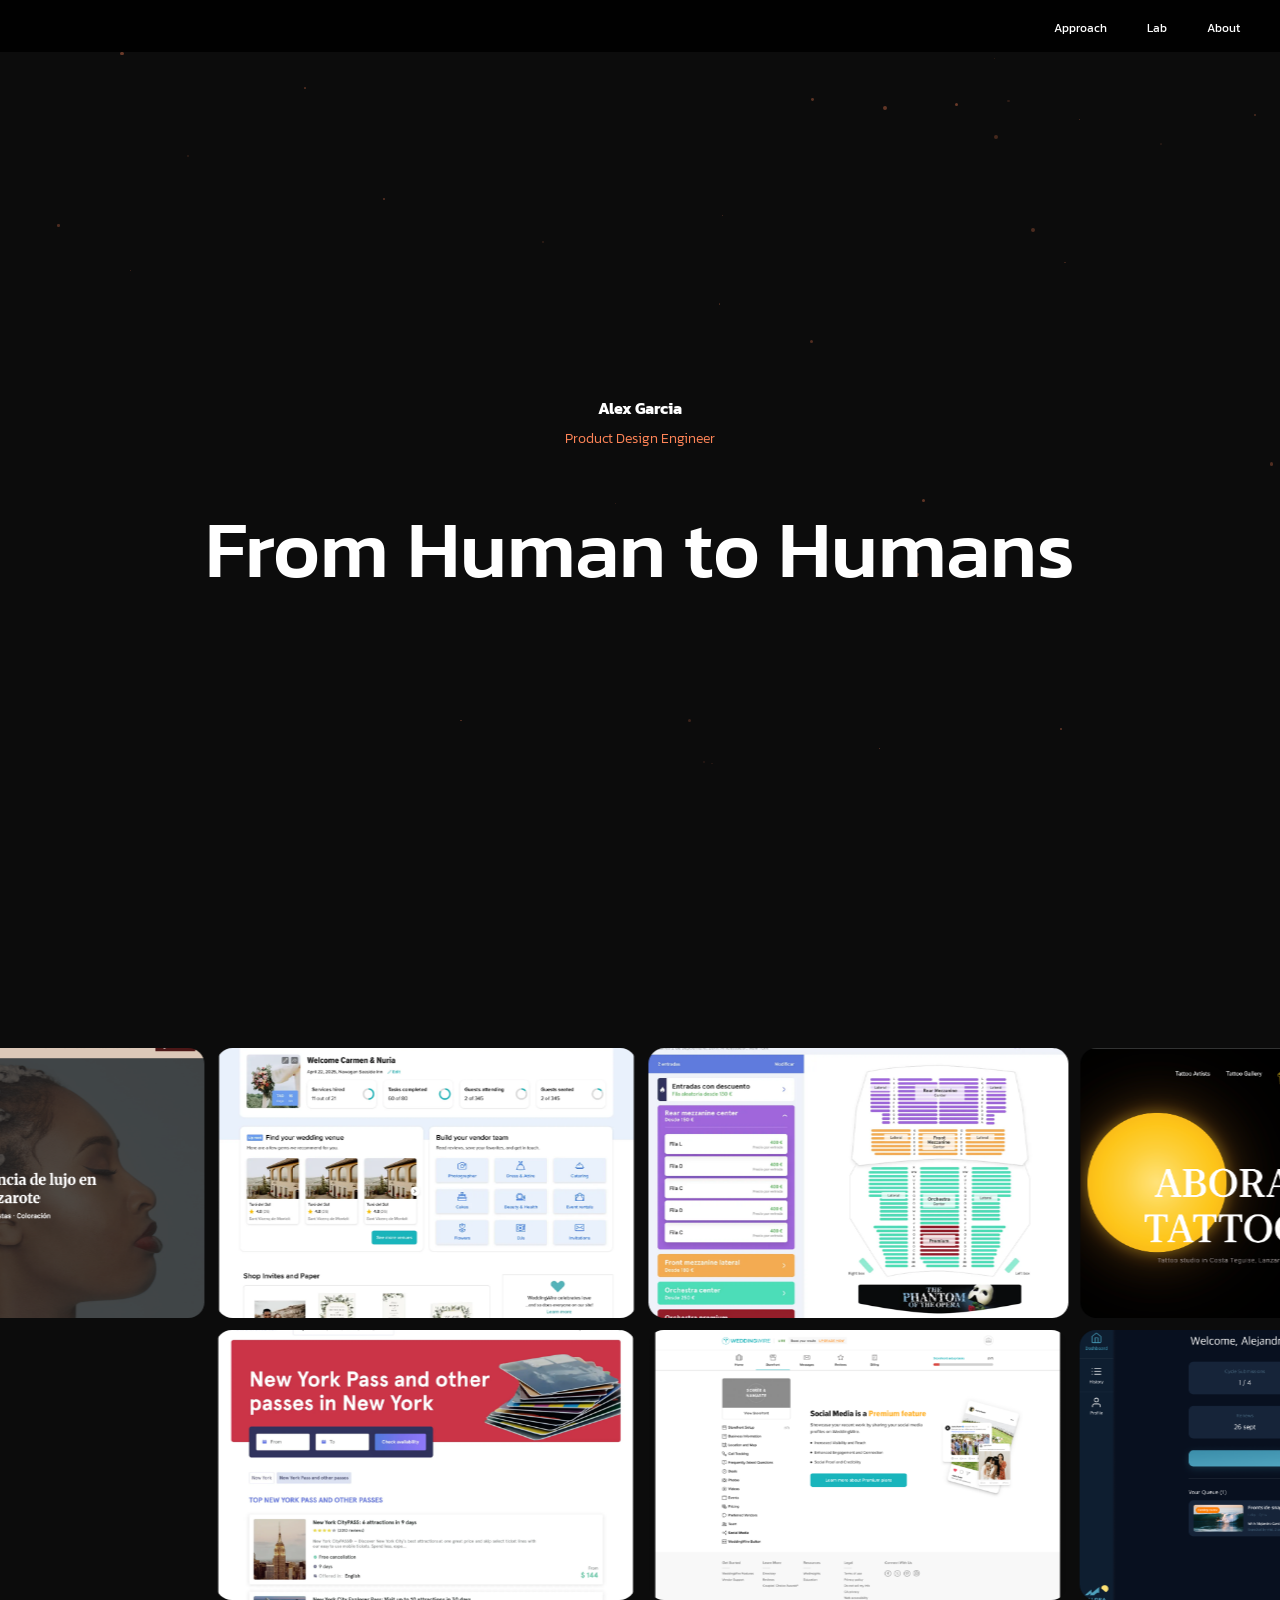
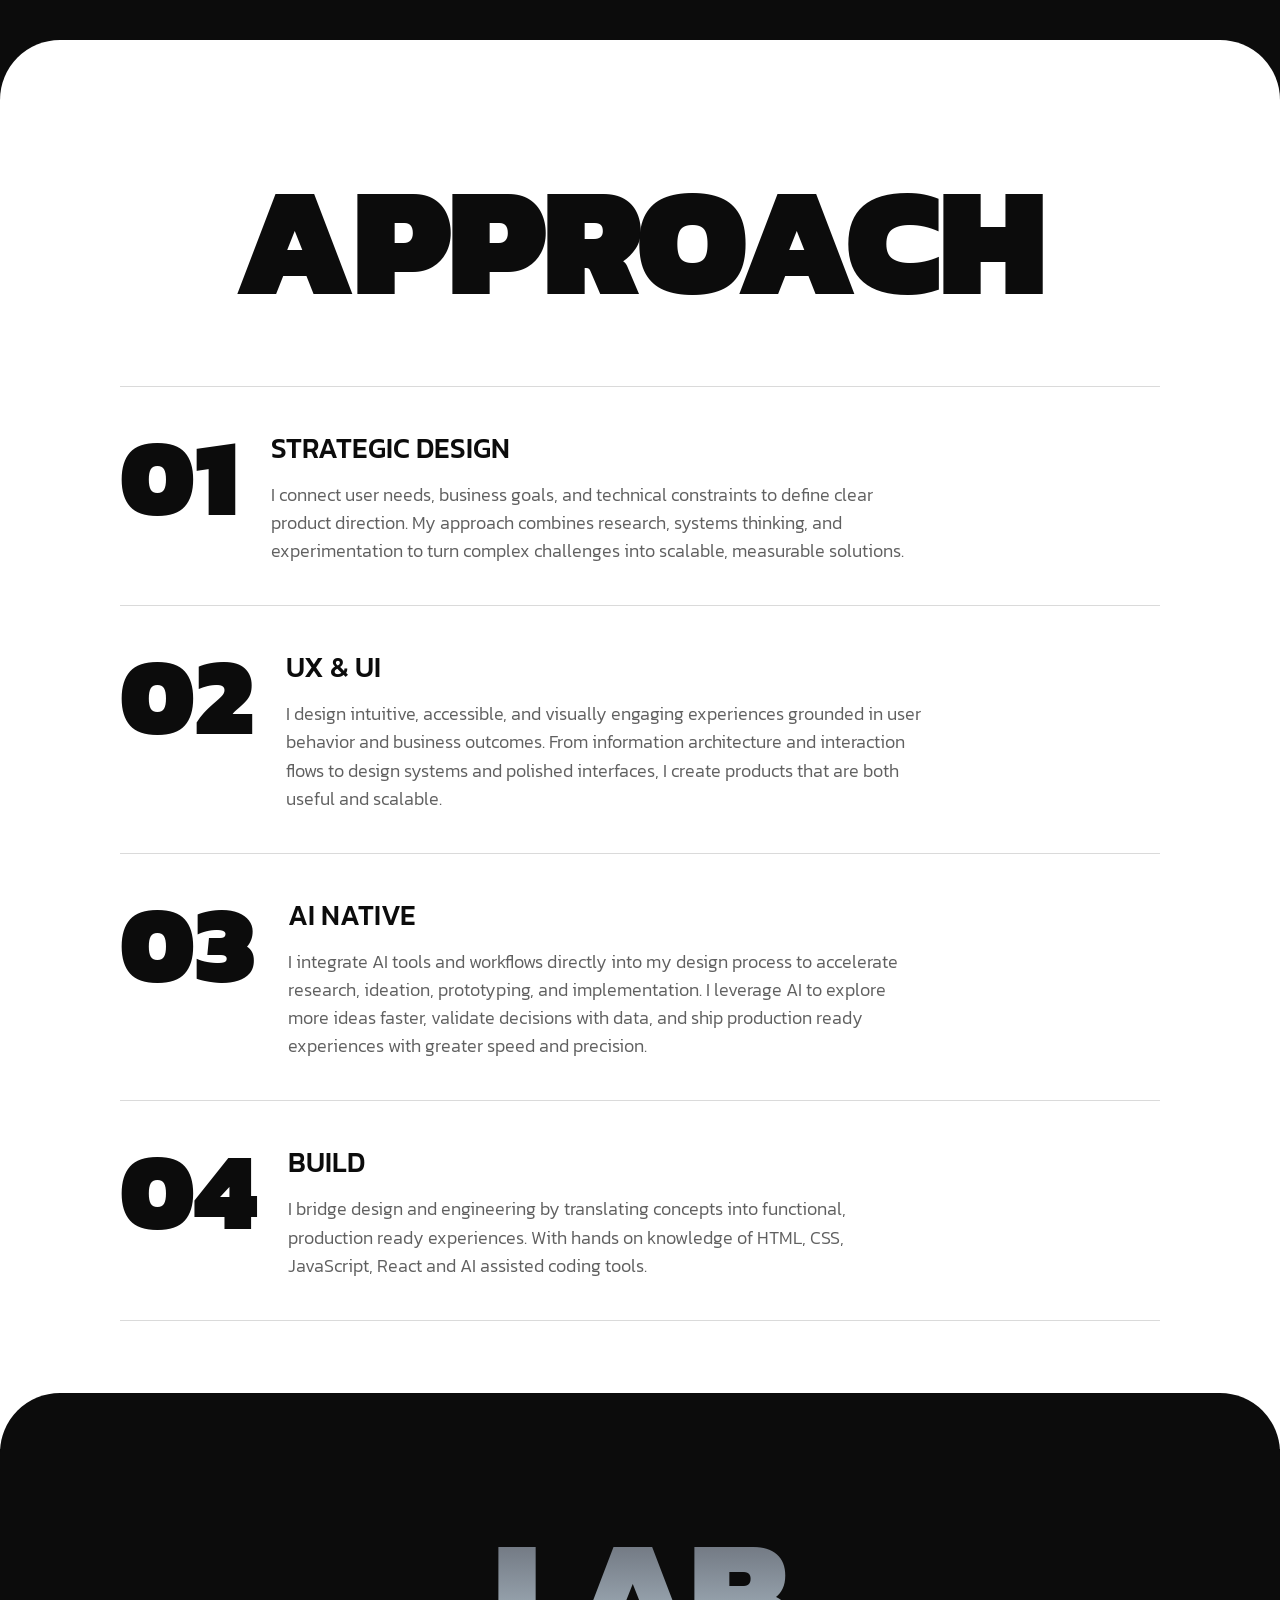
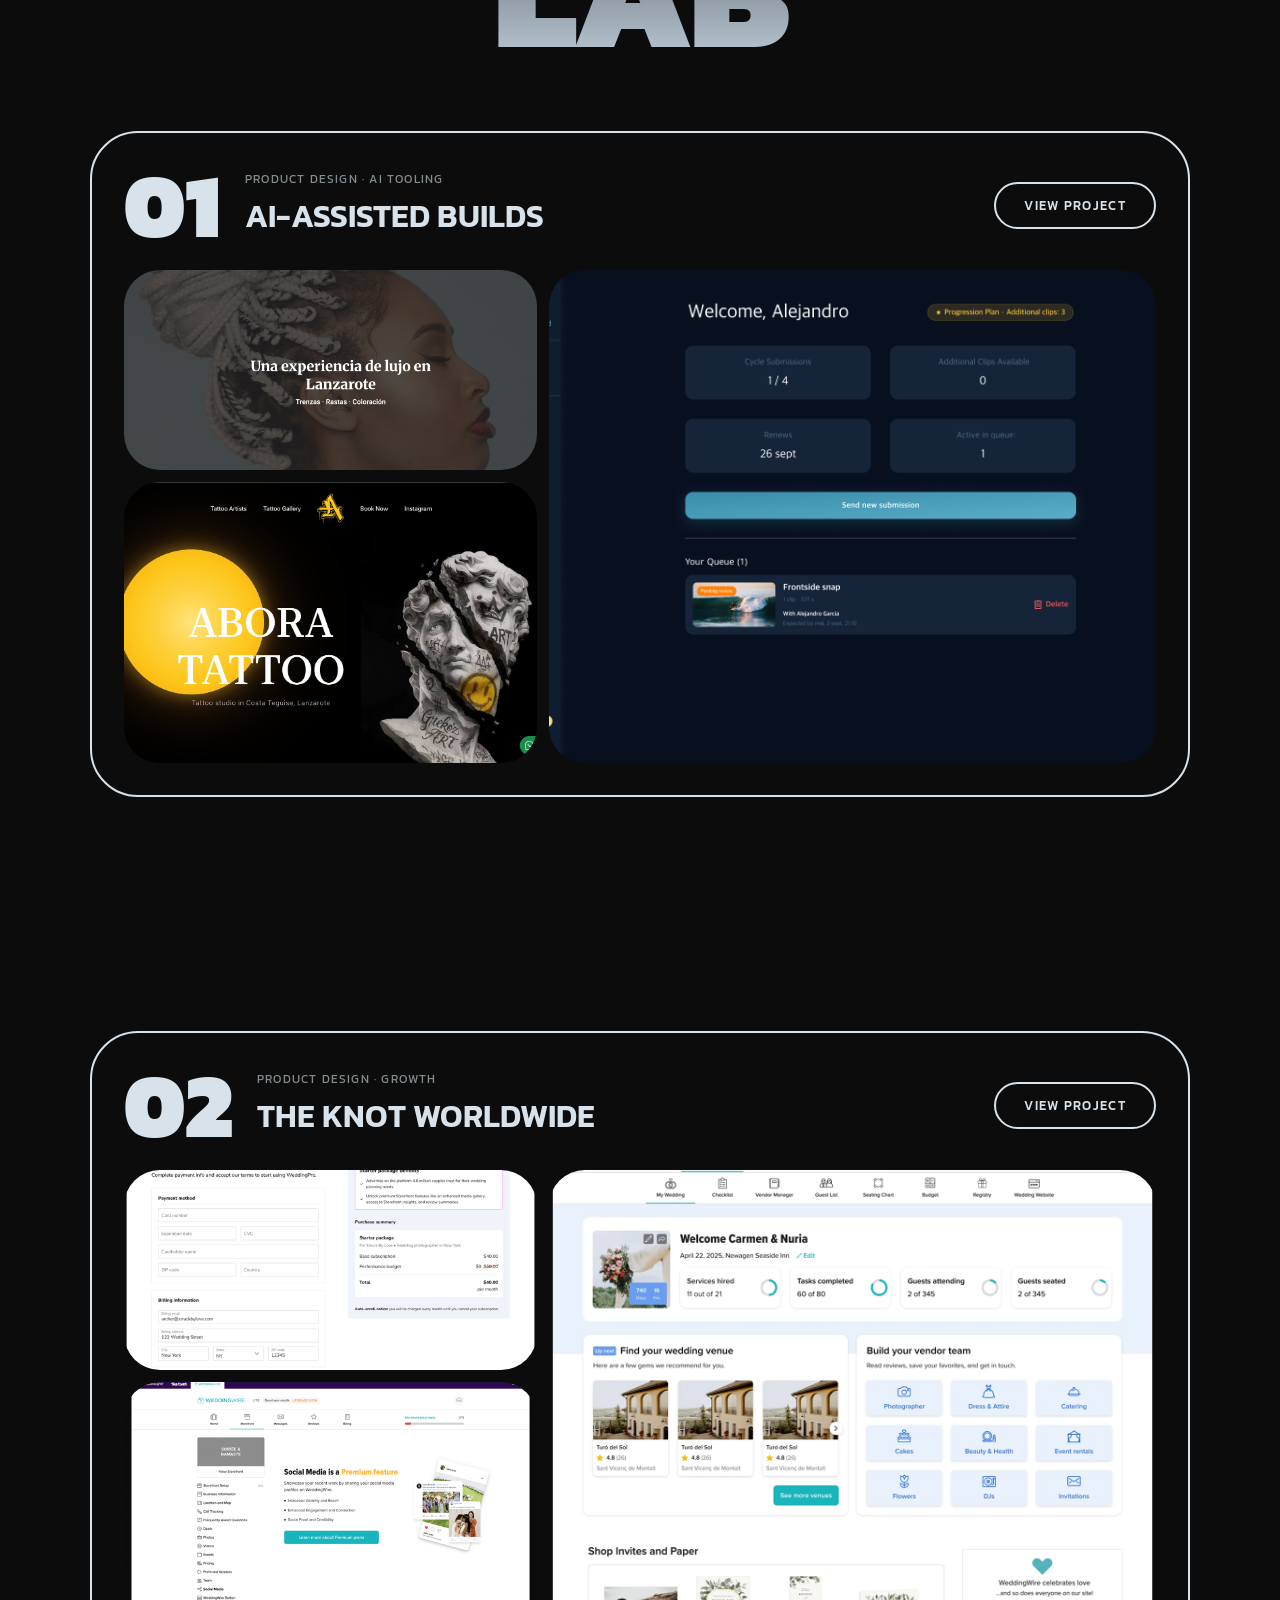
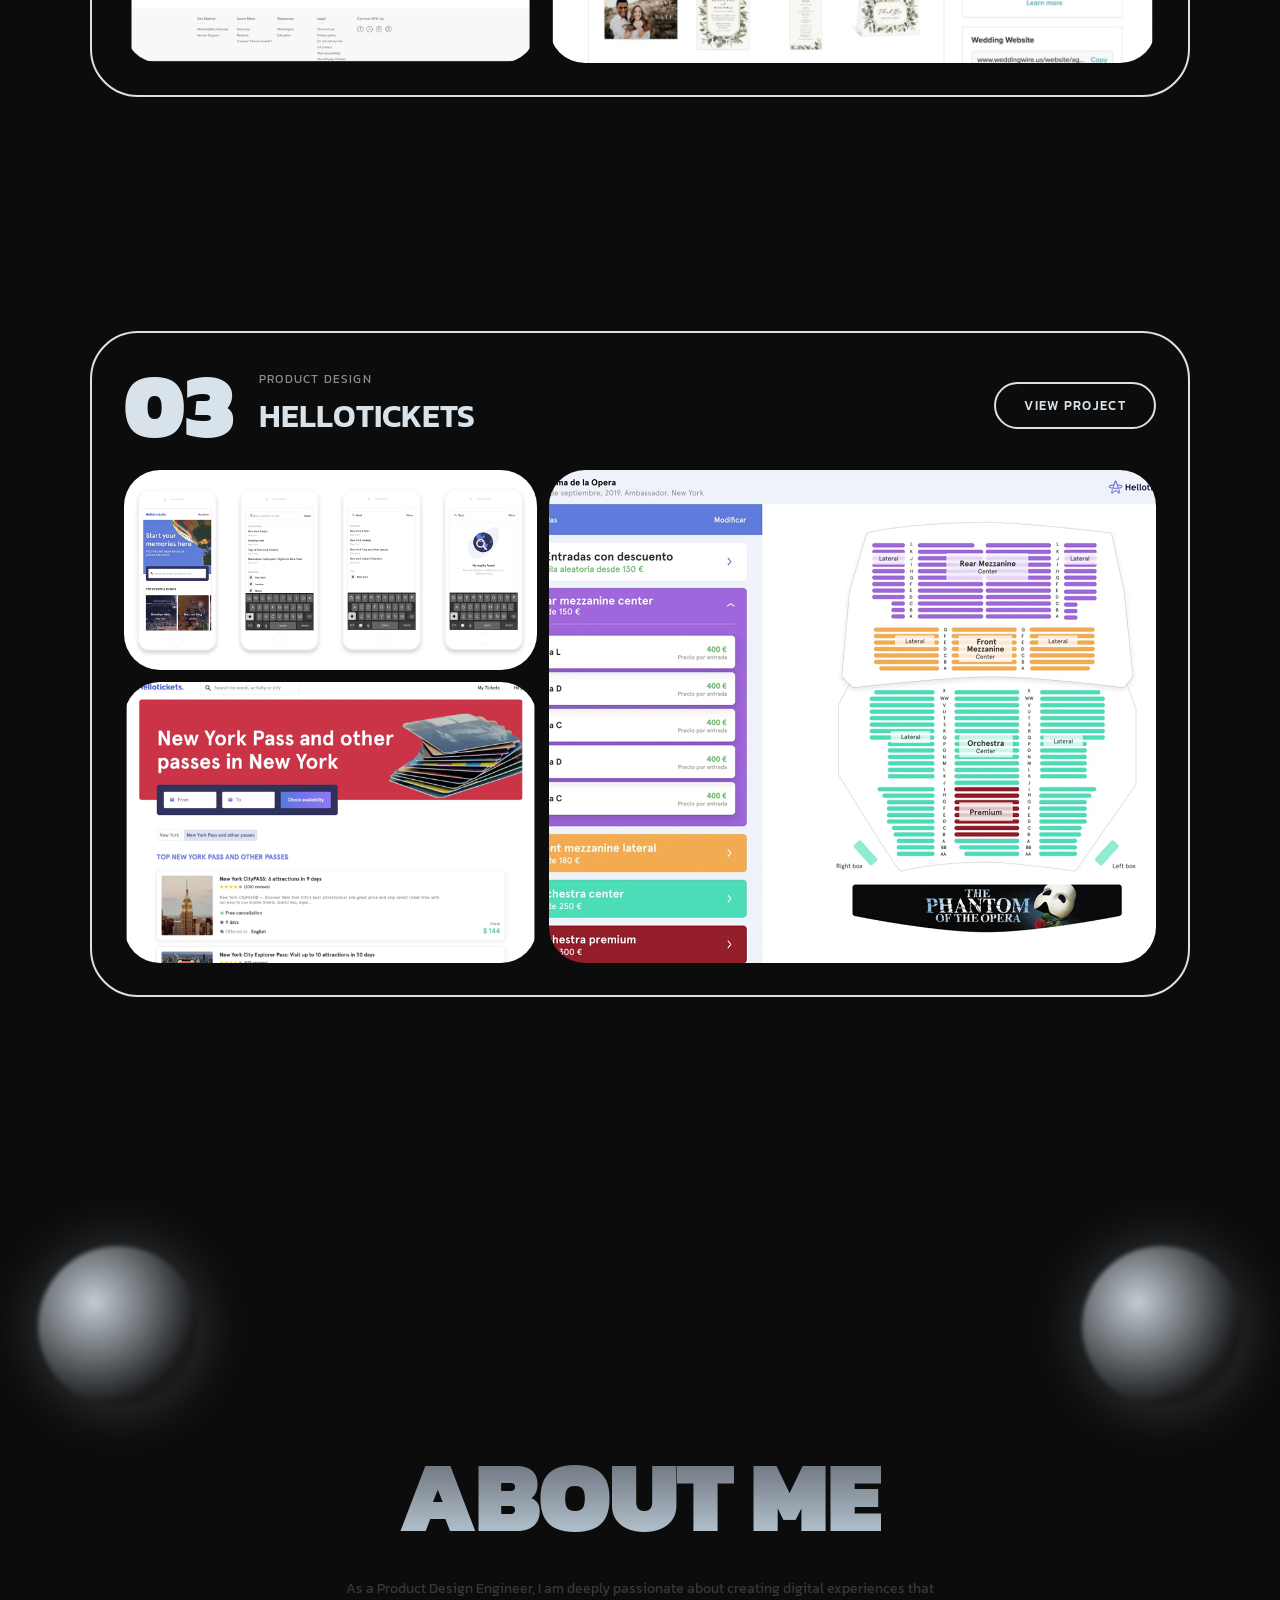
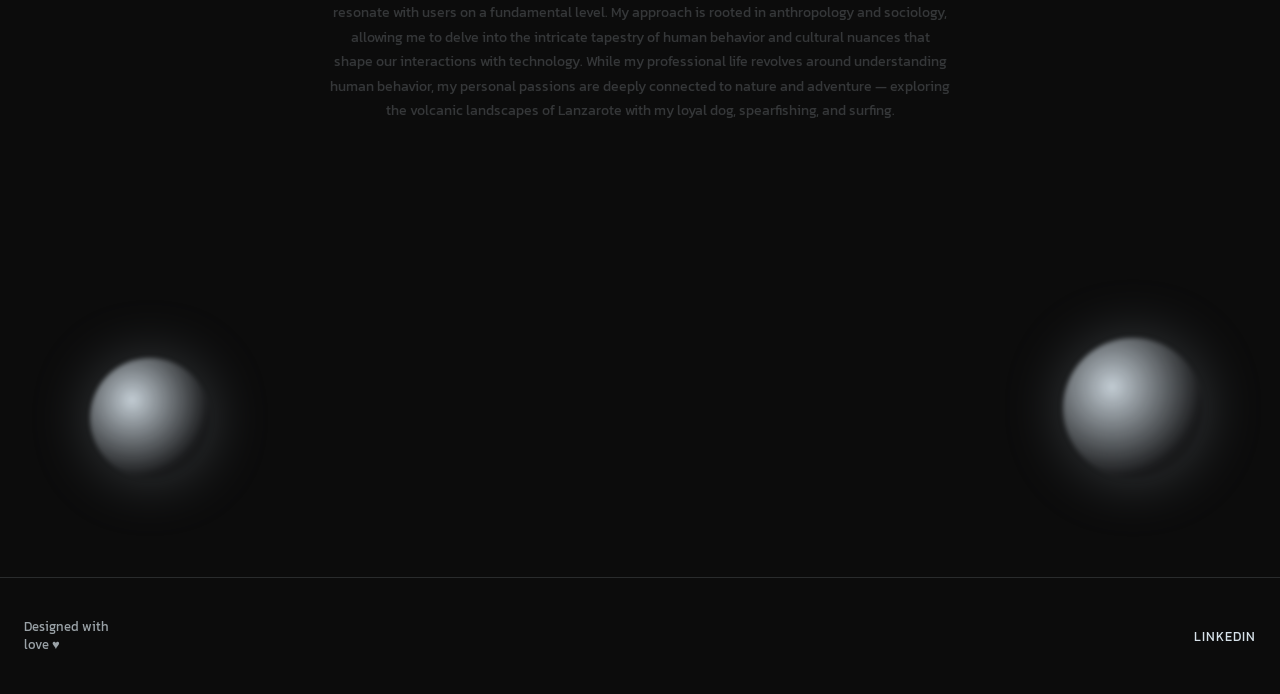
==== prueba-v2/index.html @ 95d34f05 "Add real project screenshots to prueba-v2 Lab cards and marquee - Replace placeholder images in the " ====
<html>
  <head>
    <meta charset="UTF-8">
    <title>Portfolio Alex — Prueba v2</title>
    <link rel="stylesheet" href="./css/style.css">
  </head>
  <body class="prueba-page">
    <div id="particles-container" class="particles-container"></div>

    <nav class="nav-bar">
      <ul class="nav-bar-ul">
        <li><a href="#approach">Approach</a></li>
        <li><a href="#lab">Lab</a></li>
        <li><a href="#schedule">About</a></li>
      </ul>
    </nav>

    <header class="header">
      <video class="header-video" autoplay muted loop playsinline>
        <source src="../video/background.mp4" type="video/mp4">
      </video>

      <div class="header-content">
        <h3 class="header-name">Alex Garcia</h3>
        <h3 class="header-role">Product Design Engineer</h3>
        <h1>From Human to Humans</h1>
      </div>
    </header>

    <!-- ============================================================
         Marquee — real project screenshots, scroll-driven
         ============================================================ -->
    <section class="pv-marquee">
      <div class="pv-marquee-row" data-marquee="right">
        <div class="pv-marquee-tile"><img src="../img/ai-trenzas-kg.png" alt="AI-assisted builds — Trenzas KG" loading="lazy"></div>
        <div class="pv-marquee-tile"><img src="../img/tkw-weddingwire-dashboard.png" alt="The Knot Worldwide — WeddingWire dashboard" loading="lazy"></div>
        <div class="pv-marquee-tile"><img src="../img/ht-seat-map.png" alt="Hellotickets — seat map" loading="lazy"></div>
        <div class="pv-marquee-tile"><img src="../img/ai-abora-tattoo.png" alt="AI-assisted builds — Abora Tattoo" loading="lazy"></div>
        <div class="pv-marquee-tile"><img src="../img/tkw-weddingpro-checkout.png" alt="The Knot Worldwide — WeddingPro checkout" loading="lazy"></div>
        <div class="pv-marquee-tile"><img src="../img/ht-app-search-flow.png" alt="Hellotickets — app search flow" loading="lazy"></div>
        <div class="pv-marquee-tile"><img src="../img/ai-alora-dashboard.png" alt="AI-assisted builds — Alora dashboard" loading="lazy"></div>
        <div class="pv-marquee-tile"><img src="../img/tkw-weddingwire-storefront.png" alt="The Knot Worldwide — WeddingWire storefront" loading="lazy"></div>
        <div class="pv-marquee-tile"><img src="../img/ht-ny-pass-page.png" alt="Hellotickets — New York Pass page" loading="lazy"></div>
        <div class="pv-marquee-tile"><img src="../img/ai-trenzas-kg.png" alt="AI-assisted builds — Trenzas KG" loading="lazy"></div>
        <div class="pv-marquee-tile"><img src="../img/tkw-weddingwire-dashboard.png" alt="The Knot Worldwide — WeddingWire dashboard" loading="lazy"></div>
        <div class="pv-marquee-tile"><img src="../img/ht-seat-map.png" alt="Hellotickets — seat map" loading="lazy"></div>
        <div class="pv-marquee-tile"><img src="../img/ai-abora-tattoo.png" alt="AI-assisted builds — Abora Tattoo" loading="lazy"></div>
        <div class="pv-marquee-tile"><img src="../img/tkw-weddingpro-checkout.png" alt="The Knot Worldwide — WeddingPro checkout" loading="lazy"></div>
        <div class="pv-marquee-tile"><img src="../img/ht-app-search-flow.png" alt="Hellotickets — app search flow" loading="lazy"></div>
        <div class="pv-marquee-tile"><img src="../img/ai-alora-dashboard.png" alt="AI-assisted builds — Alora dashboard" loading="lazy"></div>
        <div class="pv-marquee-tile"><img src="../img/tkw-weddingwire-storefront.png" alt="The Knot Worldwide — WeddingWire storefront" loading="lazy"></div>
        <div class="pv-marquee-tile"><img src="../img/ht-ny-pass-page.png" alt="Hellotickets — New York Pass page" loading="lazy"></div>
      </div>

      <div class="pv-marquee-row" data-marquee="left">
        <div class="pv-marquee-tile"><img src="../img/ht-ny-pass-page.png" alt="Hellotickets — New York Pass page" loading="lazy"></div>
        <div class="pv-marquee-tile"><img src="../img/tkw-weddingwire-storefront.png" alt="The Knot Worldwide — WeddingWire storefront" loading="lazy"></div>
        <div class="pv-marquee-tile"><img src="../img/ai-alora-dashboard.png" alt="AI-assisted builds — Alora dashboard" loading="lazy"></div>
        <div class="pv-marquee-tile"><img src="../img/ht-app-search-flow.png" alt="Hellotickets — app search flow" loading="lazy"></div>
        <div class="pv-marquee-tile"><img src="../img/tkw-weddingpro-checkout.png" alt="The Knot Worldwide — WeddingPro checkout" loading="lazy"></div>
        <div class="pv-marquee-tile"><img src="../img/ai-abora-tattoo.png" alt="AI-assisted builds — Abora Tattoo" loading="lazy"></div>
        <div class="pv-marquee-tile"><img src="../img/ht-seat-map.png" alt="Hellotickets — seat map" loading="lazy"></div>
        <div class="pv-marquee-tile"><img src="../img/tkw-weddingwire-dashboard.png" alt="The Knot Worldwide — WeddingWire dashboard" loading="lazy"></div>
        <div class="pv-marquee-tile"><img src="../img/ai-trenzas-kg.png" alt="AI-assisted builds — Trenzas KG" loading="lazy"></div>
        <div class="pv-marquee-tile"><img src="../img/ht-ny-pass-page.png" alt="Hellotickets — New York Pass page" loading="lazy"></div>
        <div class="pv-marquee-tile"><img src="../img/tkw-weddingwire-storefront.png" alt="The Knot Worldwide — WeddingWire storefront" loading="lazy"></div>
        <div class="pv-marquee-tile"><img src="../img/ai-alora-dashboard.png" alt="AI-assisted builds — Alora dashboard" loading="lazy"></div>
        <div class="pv-marquee-tile"><img src="../img/ht-app-search-flow.png" alt="Hellotickets — app search flow" loading="lazy"></div>
        <div class="pv-marquee-tile"><img src="../img/tkw-weddingpro-checkout.png" alt="The Knot Worldwide — WeddingPro checkout" loading="lazy"></div>
        <div class="pv-marquee-tile"><img src="../img/ai-abora-tattoo.png" alt="AI-assisted builds — Abora Tattoo" loading="lazy"></div>
        <div class="pv-marquee-tile"><img src="../img/ht-seat-map.png" alt="Hellotickets — seat map" loading="lazy"></div>
        <div class="pv-marquee-tile"><img src="../img/tkw-weddingwire-dashboard.png" alt="The Knot Worldwide — WeddingWire dashboard" loading="lazy"></div>
        <div class="pv-marquee-tile"><img src="../img/ai-trenzas-kg.png" alt="AI-assisted builds — Trenzas KG" loading="lazy"></div>
      </div>
    </section>

    <!-- ============================================================
         Services — Approach, reformatted
         ============================================================ -->
    <section id="approach" class="pv-services">
      <h2 class="pv-services-heading pv-reveal">Approach</h2>

      <div class="pv-services-list">
        <div class="pv-service-item pv-reveal" style="--pv-delay:0s">
          <span class="pv-service-number">01</span>
          <div class="pv-service-body">
            <h3>Strategic design</h3>
            <p>I connect user needs, business goals, and technical constraints to define clear product direction. My approach combines research, systems thinking, and experimentation to turn complex challenges into scalable, measurable solutions.</p>
          </div>
        </div>

        <div class="pv-service-item pv-reveal" style="--pv-delay:0.1s">
          <span class="pv-service-number">02</span>
          <div class="pv-service-body">
            <h3>UX &amp; UI</h3>
            <p>I design intuitive, accessible, and visually engaging experiences grounded in user behavior and business outcomes. From information architecture and interaction flows to design systems and polished interfaces, I create products that are both useful and scalable.</p>
          </div>
        </div>

        <div class="pv-service-item pv-reveal" style="--pv-delay:0.2s">
          <span class="pv-service-number">03</span>
          <div class="pv-service-body">
            <h3>AI native</h3>
            <p>I integrate AI tools and workflows directly into my design process to accelerate research, ideation, prototyping, and implementation. I leverage AI to explore more ideas faster, validate decisions with data, and ship production ready experiences with greater speed and precision.</p>
          </div>
        </div>

        <div class="pv-service-item pv-reveal" style="--pv-delay:0.3s">
          <span class="pv-service-number">04</span>
          <div class="pv-service-body">
            <h3>Build</h3>
            <p>I bridge design and engineering by translating concepts into functional, production ready experiences. With hands on knowledge of HTML, CSS, JavaScript, React and AI assisted coding tools.</p>
          </div>
        </div>
      </div>
    </section>

    <!-- ============================================================
         Projects — Lab, sticky stacking cards
         ============================================================ -->
    <section id="lab" class="pv-projects">
      <h2 class="pv-projects-heading prueba-heading pv-reveal">Lab</h2>

      <div class="pv-stack">
        <div class="pv-stack-wrap">
          <div class="pv-stack-card">
            <div class="pv-stack-top">
              <span class="pv-stack-number">01</span>
              <div class="pv-stack-meta">
                <span class="pv-stack-category">Product design · AI tooling</span>
                <h3 class="pv-stack-name">AI-assisted builds</h3>
              </div>
              <a href="../proyecto-ai-assisted-builds.html" class="pv-ghost-btn">View project</a>
            </div>
            <div class="pv-stack-grid">
              <div class="pv-stack-col-1">
                <img src="../img/ai-trenzas-kg.png" alt="Trenzas KG">
                <img src="../img/ai-abora-tattoo.png" alt="Abora Tattoo">
              </div>
              <div class="pv-stack-col-2">
                <img src="../img/ai-alora-dashboard.png" alt="Alora dashboard">
              </div>
            </div>
          </div>
        </div>

        <div class="pv-stack-wrap">
          <div class="pv-stack-card">
            <div class="pv-stack-top">
              <span class="pv-stack-number">02</span>
              <div class="pv-stack-meta">
                <span class="pv-stack-category">Product design · Growth</span>
                <h3 class="pv-stack-name">The Knot Worldwide</h3>
              </div>
              <a href="../proyecto-the-knot-worldwide.html" class="pv-ghost-btn">View project</a>
            </div>
            <div class="pv-stack-grid">
              <div class="pv-stack-col-1">
                <img src="../img/tkw-weddingpro-checkout.png" alt="WeddingPro Starter package checkout">
                <img src="../img/tkw-weddingwire-storefront.png" alt="WeddingWire storefront premium upsell">
              </div>
              <div class="pv-stack-col-2">
                <img src="../img/tkw-weddingwire-dashboard.png" alt="WeddingWire couple dashboard">
              </div>
            </div>
          </div>
        </div>

        <div class="pv-stack-wrap">
          <div class="pv-stack-card">
            <div class="pv-stack-top">
              <span class="pv-stack-number">03</span>
              <div class="pv-stack-meta">
                <span class="pv-stack-category">Product design</span>
                <h3 class="pv-stack-name">Hellotickets</h3>
              </div>
              <a href="#" class="pv-ghost-btn">View project</a>
            </div>
            <div class="pv-stack-grid">
              <div class="pv-stack-col-1">
                <img src="../img/ht-app-search-flow.png" alt="Hellotickets app search flow">
                <img src="../img/ht-ny-pass-page.png" alt="New York Pass and other passes page">
              </div>
              <div class="pv-stack-col-2">
                <img src="../img/ht-seat-map.png" alt="Hellotickets seat map and ticket selection">
              </div>
            </div>
          </div>
        </div>
      </div>
    </section>

    <!-- ============================================================
         About — real bio, restyled
         ============================================================ -->
    <section id="schedule" class="pv-about">
      <div class="pv-about-blob pv-about-blob-1 pv-reveal" style="--pv-x:-40px; --pv-delay:0.1s"></div>
      <div class="pv-about-blob pv-about-blob-2 pv-reveal" style="--pv-x:-40px; --pv-delay:0.25s"></div>
      <div class="pv-about-blob pv-about-blob-3 pv-reveal" style="--pv-x:40px; --pv-delay:0.15s"></div>
      <div class="pv-about-blob pv-about-blob-4 pv-reveal" style="--pv-x:40px; --pv-delay:0.3s"></div>

      <div class="pv-about-inner">
        <h2 class="pv-about-heading prueba-heading pv-reveal">About me</h2>

        <p class="pv-about-text" data-char-reveal>As a Product Design Engineer, I am deeply passionate about creating digital experiences that resonate with users on a fundamental level. My approach is rooted in anthropology and sociology, allowing me to delve into the intricate tapestry of human behavior and cultural nuances that shape our interactions with technology. While my professional life revolves around understanding human behavior, my personal passions are deeply connected to nature and adventure — exploring the volcanic landscapes of Lanzarote with my loyal dog, spearfishing, and surfing.</p>
      </div>
    </section>

    <footer class="pv-footer">
      <p class="pv-footer-signature">Designed with<br>love &hearts;</p>
      <a href="#" class="pv-footer-link" target="_blank" rel="noopener noreferrer">Linkedin</a>
    </footer>

    <script src="./js/particles.js"></script>
    <script src="./js/main.js"></script>
  </body>
</html>
---- prueba-v2/css/style.css ----
@import url('https://fonts.googleapis.com/css?family=Roboto+Condensed:700|Roboto:100,300,700|Playfair+Display:700,700i');
@import url('https://fonts.googleapis.com/css2?family=Kanit:wght@300;400;500;600;700;800;900&display=swap');

/* ============================================================
   Base reset
   ============================================================ */
* {
  box-sizing: border-box;
}

body {
  margin: 0;
  background-color: #0C0C0C;
  color: #FFF;
  font-family: 'Kanit', 'Roboto', sans-serif;
}

/* ============================================================
   Shared with the real site: nav bar, header, particles
   (copied as-is so this experiment looks consistent, but lives
   entirely in its own file — editing this never touches the
   real site's css/style.css)
   ============================================================ */
.nav-bar {
  position: sticky;
  top: 0;
  z-index: 10;
  background-color: #010101;
  padding-top: 14px;
  padding-bottom: 14px;
}

.nav-bar a {
  color: white;
  text-decoration: none;
  font-size: 12px;
  display: inline-block;
  transition: transform 0.2s ease;
}

.nav-bar a:hover {
  transform: scale(1.2);
}

.nav-bar-ul li {
  list-style: none;
  text-align: center;
}

.nav-bar-ul {
  display: flex;
  justify-content: flex-end;
  align-items: center;
  gap: 40px;
  padding-right: 40px;
  margin: 0;
}

.header {
  position: relative;
  overflow: hidden;
  min-height: 100vh;
  display: flex;
  flex-direction: column;
  justify-content: center;
  align-items: center;
  text-align: center;
  padding: 0 24px;
}

.header-name {
  margin: 0;
  font-size: 16px;
  font-weight: 700;
  color: #FFF;
}

.header-role {
  margin: 8px 0 40px;
  font-size: 14px;
  font-weight: 300;
  color: #FE8457;
}

.header h1 {
  margin: 0;
  color: #FFF;
  font-family: Inter, 'Kanit', sans-serif;
  font-size: 80px;
  font-weight: 500;
  line-height: normal;
}

.header-video {
  position: absolute;
  top: 0;
  left: 0;
  width: 100%;
  height: 100%;
  object-fit: cover;
  z-index: 0;
  opacity: 0.15;
}

.header-content {
  position: relative;
  z-index: 2;
}

.particles-container {
  position: fixed;
  top: 0;
  left: 0;
  width: 100%;
  height: 100%;
  z-index: -1;
  pointer-events: none;
  overflow: hidden;
}

.particle {
  position: absolute;
  background-color: #FE8457;
  border-radius: 50%;
  pointer-events: none;
}

/* ============================================================
   Reveal-on-scroll helper
   ============================================================ */
.pv-reveal {
  opacity: 0;
  transform: translate(var(--pv-x, 0), var(--pv-y, 24px));
  transition: opacity 0.7s cubic-bezier(0.25, 0.1, 0.25, 1), transform 0.7s cubic-bezier(0.25, 0.1, 0.25, 1);
  transition-delay: var(--pv-delay, 0s);
}

.pv-reveal.is-visible {
  opacity: 1;
  transform: translate(0, 0);
}

/* ============================================================
   Marquee section
   ============================================================ */
.pv-marquee {
  background-color: #0C0C0C;
  padding: 96px 0 40px;
  overflow: hidden;
}

.pv-marquee-row {
  display: flex;
  gap: 12px;
  margin-bottom: 12px;
  will-change: transform;
}

.pv-marquee-row:last-child {
  margin-bottom: 0;
}

.pv-marquee-tile {
  flex: 0 0 auto;
  width: 420px;
  height: 270px;
  border-radius: 16px;
  overflow: hidden;
}

.pv-marquee-tile img {
  width: 100%;
  height: 100%;
  object-fit: cover;
  display: block;
}

@media (max-width: 900px) {
  .pv-marquee-tile {
    width: 260px;
    height: 168px;
  }
}

/* ============================================================
   Services / Approach section
   ============================================================ */
.pv-services {
  background-color: #FFFFFF;
  color: #0C0C0C;
  border-radius: 48px 48px 0 0;
  padding: 100px 24px;
}

@media (min-width: 900px) {
  .pv-services {
    border-radius: 60px 60px 0 0;
    padding: 128px 60px;
  }
}

.pv-services-heading {
  font-weight: 900;
  text-transform: uppercase;
  text-align: center;
  line-height: 0.95;
  letter-spacing: -0.02em;
  font-size: clamp(3rem, 12vw, 160px);
  color: #0C0C0C;
  margin: 0 0 72px;
}

.pv-services-list {
  max-width: 1040px;
  margin: 0 auto;
}

.pv-service-item {
  display: flex;
  align-items: flex-start;
  gap: 32px;
  padding: 40px 0;
  border-top: 1px solid rgba(12, 12, 12, 0.15);
}

.pv-service-item:last-child {
  border-bottom: 1px solid rgba(12, 12, 12, 0.15);
}

.pv-service-number {
  flex: 0 0 auto;
  font-weight: 900;
  line-height: 0.9;
  font-size: clamp(3rem, 10vw, 110px);
  color: #0C0C0C;
}

.pv-service-body h3 {
  margin: 0 0 12px;
  font-weight: 500;
  text-transform: uppercase;
  font-size: clamp(1rem, 2.2vw, 1.8rem);
}

.pv-service-body p {
  margin: 0;
  max-width: 640px;
  font-weight: 300;
  line-height: 1.6;
  font-size: clamp(0.85rem, 1.6vw, 1.1rem);
  opacity: 0.65;
}

@media (max-width: 700px) {
  .pv-service-item { gap: 20px; }
}

/* ============================================================
   Projects / Lab section (sticky stacking cards)
   ============================================================ */
.pv-projects {
  position: relative;
  background-color: #0C0C0C;
  border-radius: 48px 48px 0 0;
  margin-top: -40px;
  z-index: 2;
  padding: 100px 24px 60px;
}

@media (min-width: 900px) {
  .pv-projects {
    border-radius: 60px 60px 0 0;
    margin-top: -56px;
    padding: 128px 60px 100px;
  }
}

.pv-projects-heading {
  font-weight: 900;
  text-transform: uppercase;
  text-align: center;
  line-height: 0.95;
  letter-spacing: -0.02em;
  font-size: clamp(3rem, 12vw, 160px);
  margin: 0 0 64px;
  background: linear-gradient(180deg, #646973 0%, #BBCCD7 100%);
  -webkit-background-clip: text;
  background-clip: text;
  -webkit-text-fill-color: transparent;
  color: transparent;
}

.pv-stack {
  max-width: 1100px;
  margin: 0 auto;
}

.pv-stack-wrap {
  height: 100vh;
  display: flex;
  align-items: flex-start;
  justify-content: center;
}

.pv-stack-wrap:last-child {
  height: auto;
  padding-bottom: 10vh;
}

.pv-stack-card {
  position: sticky;
  top: 96px;
  width: 100%;
  border-radius: 32px;
  border: 2px solid #D7E2EA;
  background-color: #0C0C0C;
  padding: 24px;
  will-change: transform;
  transform-origin: top center;
}

@media (min-width: 900px) {
  .pv-stack-card {
    border-radius: 48px;
    padding: 32px;
  }
}

.pv-stack-top {
  display: flex;
  flex-wrap: wrap;
  align-items: center;
  gap: 16px 24px;
  margin-bottom: 24px;
}

.pv-stack-number {
  font-weight: 900;
  line-height: 0.9;
  font-size: clamp(2.5rem, 7vw, 90px);
  color: #D7E2EA;
}

.pv-stack-meta {
  flex: 1 1 auto;
  min-width: 160px;
}

.pv-stack-category {
  display: block;
  color: rgba(215, 226, 234, 0.6);
  text-transform: uppercase;
  letter-spacing: 0.1em;
  font-size: 12px;
  margin-bottom: 4px;
}

.pv-stack-name {
  margin: 0;
  color: #D7E2EA;
  font-weight: 600;
  text-transform: uppercase;
  font-size: clamp(1.2rem, 3vw, 2rem);
}

.pv-ghost-btn {
  flex: 0 0 auto;
  display: inline-block;
  border: 2px solid #D7E2EA;
  border-radius: 999px;
  color: #D7E2EA;
  text-decoration: none;
  text-transform: uppercase;
  letter-spacing: 0.1em;
  font-weight: 500;
  font-size: 13px;
  padding: 12px 28px;
  transition: background-color 0.2s ease;
}

.pv-ghost-btn:hover {
  background-color: rgba(215, 226, 234, 0.1);
}

.pv-stack-grid {
  display: flex;
  gap: 12px;
}

.pv-stack-col-1 {
  flex: 0 0 40%;
  display: flex;
  flex-direction: column;
  gap: 12px;
}

.pv-stack-col-2 {
  flex: 1 1 60%;
}

.pv-stack-grid img {
  width: 100%;
  display: block;
  object-fit: cover;
  border-radius: 24px;
}

@media (min-width: 900px) {
  .pv-stack-grid img { border-radius: 36px; }
}

.pv-stack-col-1 img:first-child {
  height: clamp(110px, 16vw, 200px);
}

.pv-stack-col-1 img:last-child {
  height: clamp(140px, 22vw, 290px);
}

.pv-stack-col-2 img {
  /* Match col-1's actual rendered height (two stacked images + gap)
     explicitly, instead of height:100%. height:100% against an
     indefinite flex-item parent falls back to the image's own
     intrinsic aspect ratio, so a "squarer" screenshot inflates the
     whole row and leaves a gap under col-1's fixed-height images. */
  height: calc(clamp(110px, 16vw, 200px) + clamp(140px, 22vw, 290px) + 12px);
}

@media (max-width: 700px) {
  .pv-stack-grid { flex-direction: column; }
  .pv-stack-col-1 { flex-direction: row; }
  .pv-stack-col-2 img { height: auto; min-height: 220px; }
}

/* ============================================================
   About section
   ============================================================ */
.pv-about {
  position: relative;
  background-color: #0C0C0C;
  min-height: 110vh;
  display: flex;
  flex-direction: column;
  align-items: center;
  justify-content: flex-start;
  text-align: center;
  padding: 100px 24px 0;
  overflow: hidden;
}

.pv-about-inner {
  position: sticky;
  top: 18vh;
  width: 100%;
  display: flex;
  flex-direction: column;
  align-items: center;
  text-align: center;
}

.pv-about-blob {
  position: absolute;
  border-radius: 50%;
  filter: blur(2px);
  background: radial-gradient(circle at 35% 35%, rgba(215, 226, 234, 0.9), rgba(100, 105, 115, 0.15) 70%);
  box-shadow: 0 0 60px rgba(187, 204, 215, 0.25);
}

/* Gentle ambient drift, echoing the floating particles elsewhere on
   the page. Starts only after the scroll-in reveal (.pv-reveal /
   .is-visible, driven by opacity+transform transitions) has settled
   at translate(0,0) — each keyframe's 0%/100% match that resting
   state exactly, so the animation picks up with no visible jump. */
@keyframes pv-blob-float {
  0%, 100% { transform: translate(0, 0) scale(1); opacity: 1; }
  50% { transform: translate(var(--blob-dx, 14px), var(--blob-dy, -18px)) scale(1.06); opacity: 0.85; }
}

.pv-about-blob-1 {
  width: 160px; height: 160px; top: 6%; left: 3%;
  --blob-dx: 18px; --blob-dy: -22px;
  animation: pv-blob-float 9s ease-in-out 1.6s infinite;
}
.pv-about-blob-2 {
  width: 120px; height: 120px; bottom: 10%; left: 7%;
  --blob-dx: -14px; --blob-dy: 18px;
  animation: pv-blob-float 11s ease-in-out 2.1s infinite;
}
.pv-about-blob-3 {
  width: 160px; height: 160px; top: 6%; right: 3%;
  --blob-dx: -18px; --blob-dy: -16px;
  animation: pv-blob-float 10s ease-in-out 1.9s infinite;
}
.pv-about-blob-4 {
  width: 140px; height: 140px; bottom: 10%; right: 6%;
  --blob-dx: 15px; --blob-dy: 20px;
  animation: pv-blob-float 12.5s ease-in-out 2.4s infinite;
}

@media (prefers-reduced-motion: reduce) {
  .pv-about-blob-1, .pv-about-blob-2, .pv-about-blob-3, .pv-about-blob-4 {
    animation: none;
  }
}

@media (max-width: 900px) {
  .pv-about-blob { display: none; }
}

.pv-about-heading {
  font-weight: 900;
  text-transform: uppercase;
  line-height: 0.95;
  letter-spacing: -0.02em;
  font-size: clamp(2.25rem, 8vw, 100px);
  margin: 0 0 32px;
  background: linear-gradient(180deg, #646973 0%, #BBCCD7 100%);
  -webkit-background-clip: text;
  background-clip: text;
  -webkit-text-fill-color: transparent;
  color: transparent;
}

.pv-about-text {
  max-width: 620px;
  width: 100%;
  color: #D7E2EA;
  font-weight: 400;
  line-height: 1.7;
  font-size: clamp(0.75rem, 1.2vw, 0.9rem);
  text-align: center;
  margin: 0 auto 56px;
}

.pv-about-char {
  opacity: 0.2;
  transition: opacity 0.1s linear;
}

.pv-contact-btn {
  display: inline-block;
  border-radius: 999px;
  padding: 16px 44px;
  background: linear-gradient(123deg, #18011F 7%, #B600A8 37%, #7621B0 72%, #BE4C00 100%);
  box-shadow: 0 4px 4px rgba(181, 1, 167, 0.25), 4px 4px 12px #7721B1 inset;
  outline: 2px solid #fff;
  outline-offset: -3px;
  color: #fff;
  font-family: 'Kanit', sans-serif;
  font-weight: 500;
  text-transform: uppercase;
  letter-spacing: 0.12em;
  font-size: 14px;
  text-decoration: none;
  transition: transform 0.2s ease, opacity 0.2s ease;
}

.pv-contact-btn:hover {
  transform: scale(1.04);
  opacity: 0.92;
}

/* ============================================================
   Footer
   ============================================================ */
.pv-footer {
  background-color: #0C0C0C;
  display: flex;
  align-items: center;
  justify-content: space-between;
  padding: 40px 24px;
  border-top: 1px solid rgba(215, 226, 234, 0.15);
}

.pv-footer-signature {
  margin: 0;
  font-size: 13px;
  line-height: 1.4;
  color: rgba(215, 226, 234, 0.7);
}

.pv-footer-link {
  color: #D7E2EA;
  text-decoration: none;
  font-size: 13px;
  text-transform: uppercase;
  letter-spacing: 0.08em;
}

.pv-footer-link:hover {
  text-decoration: underline;
}
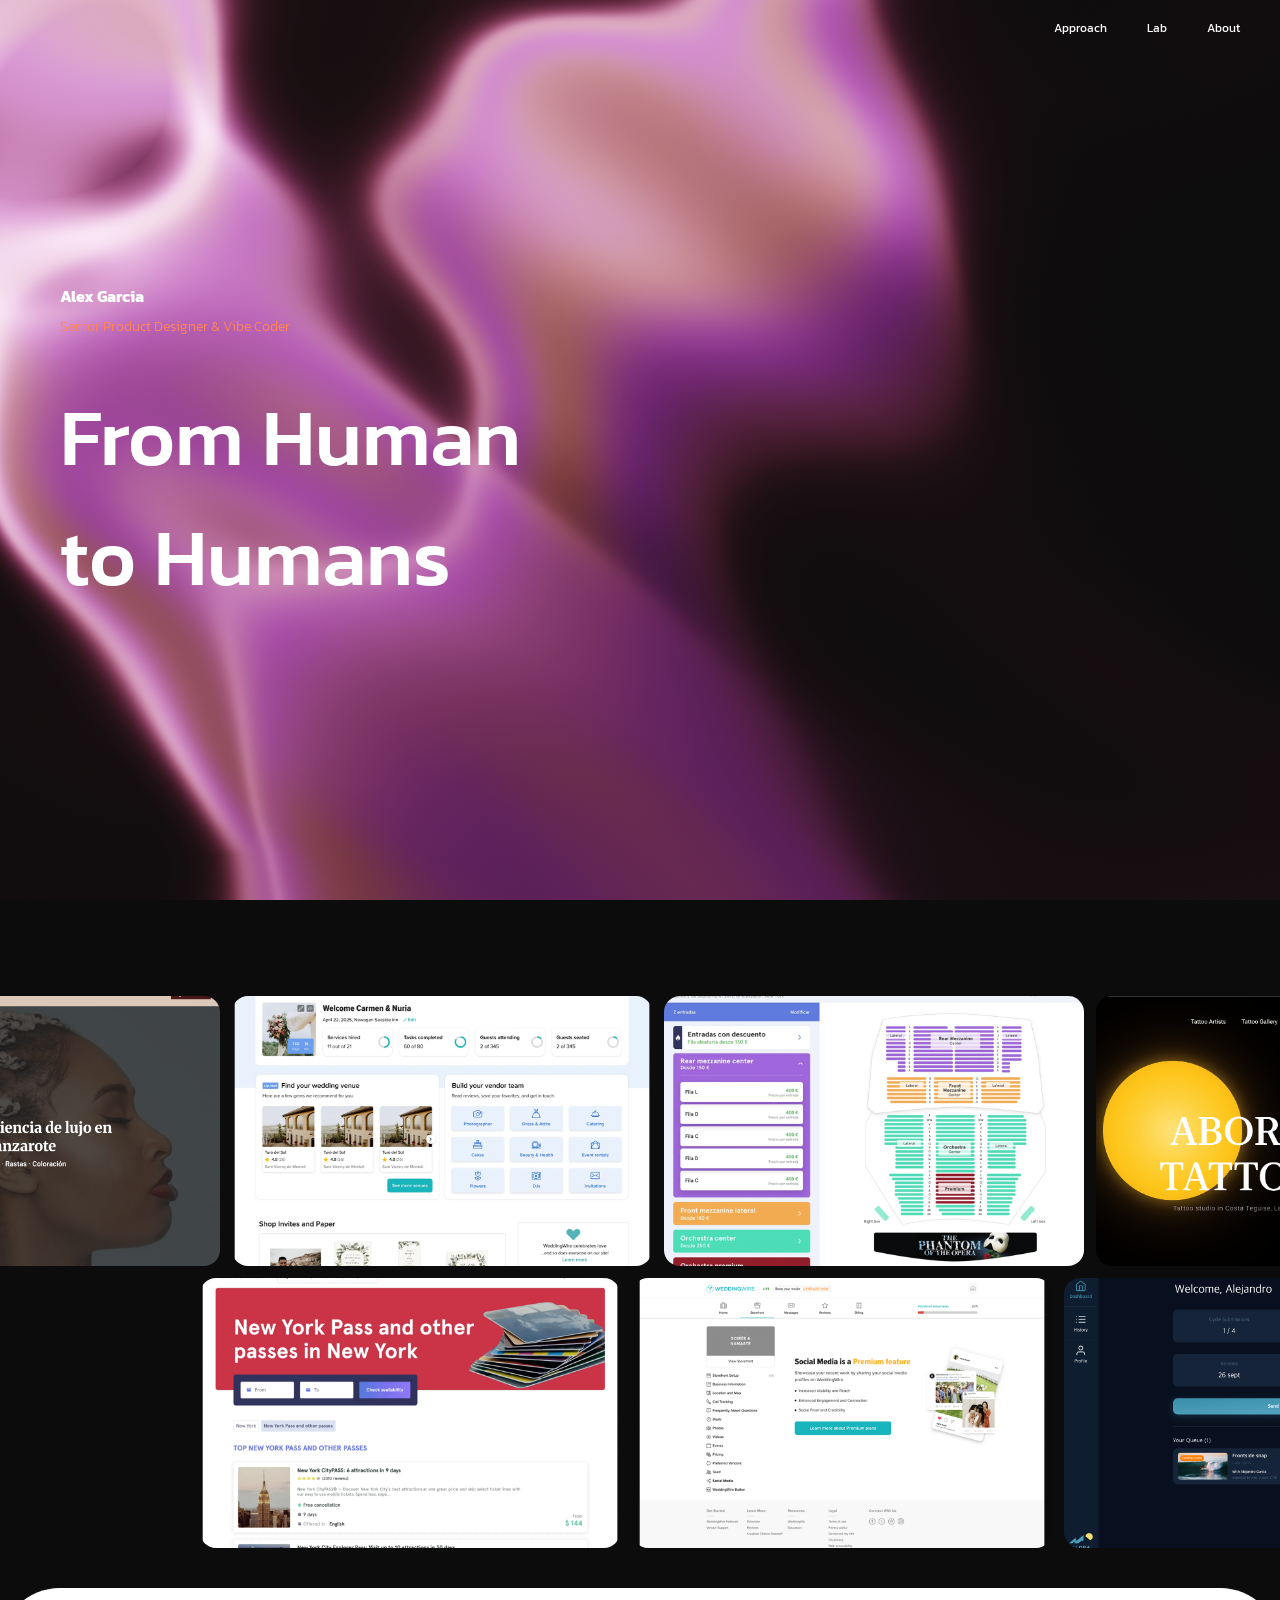
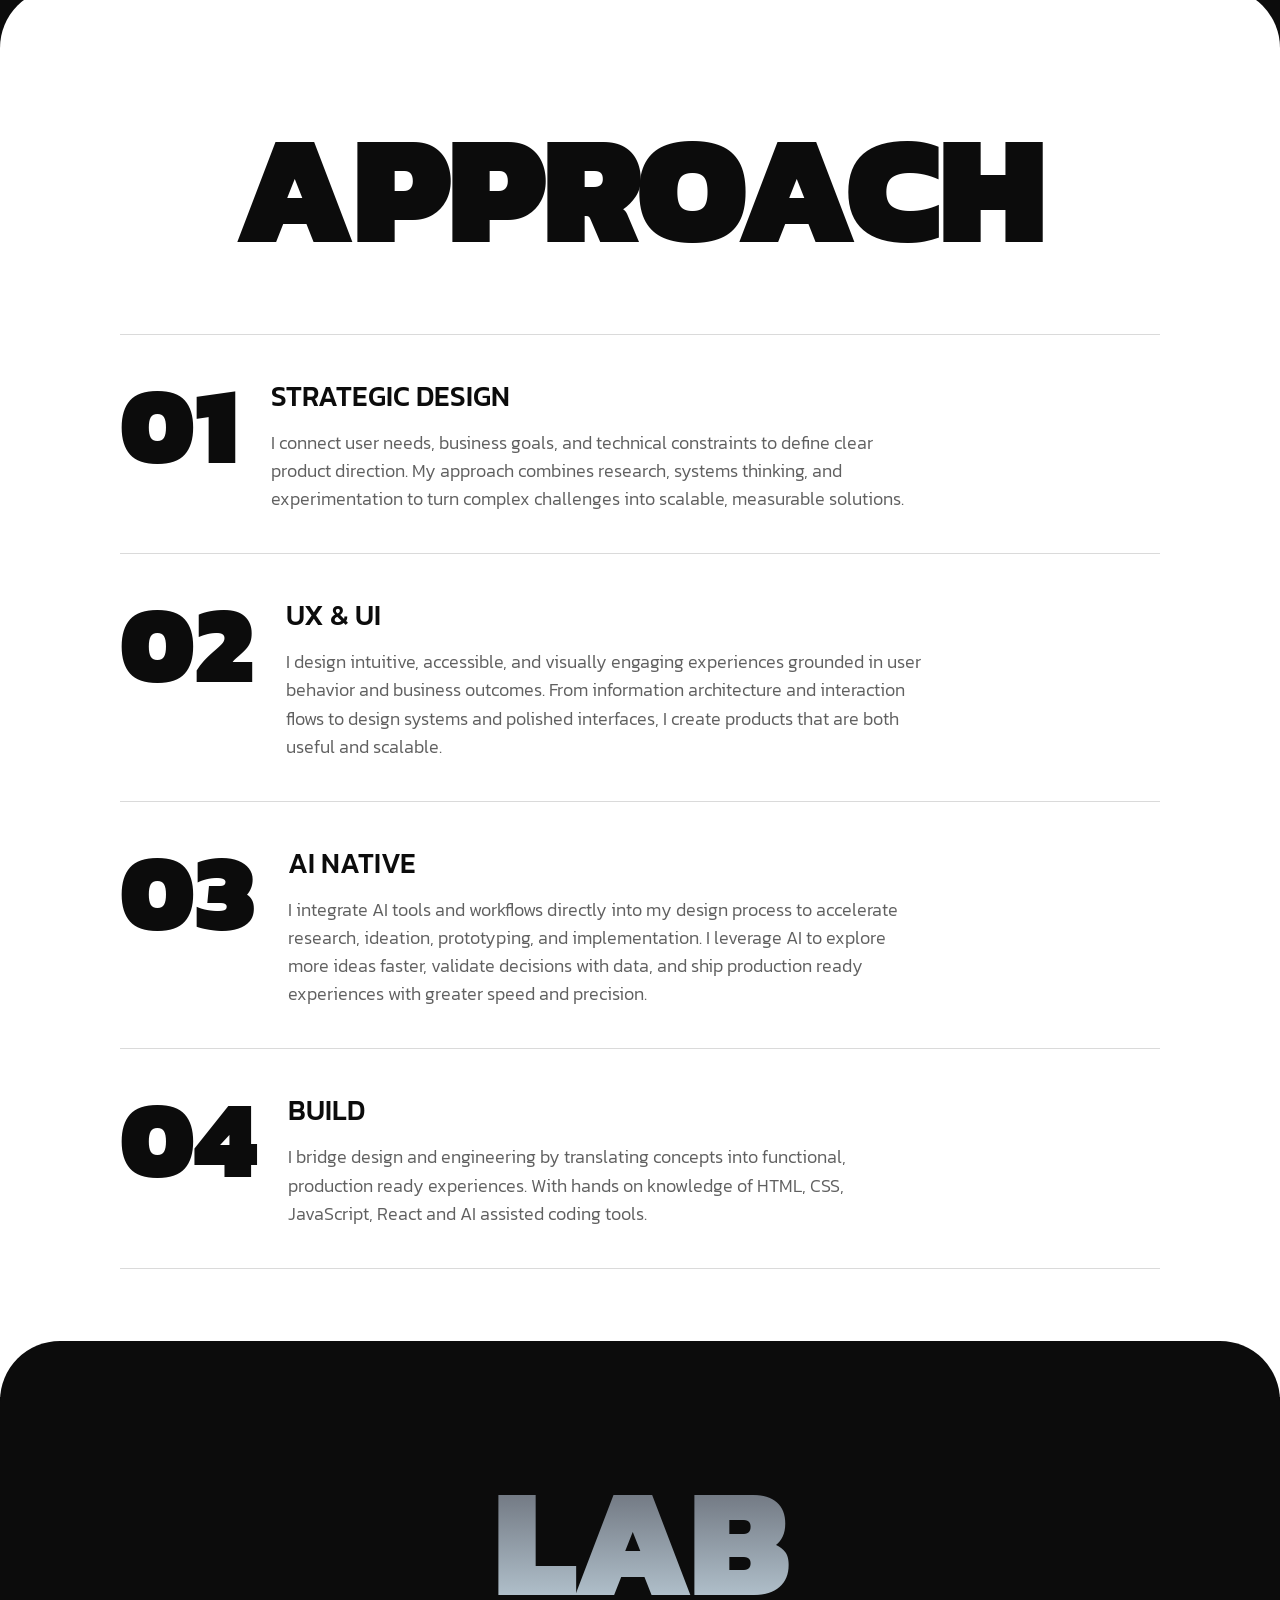
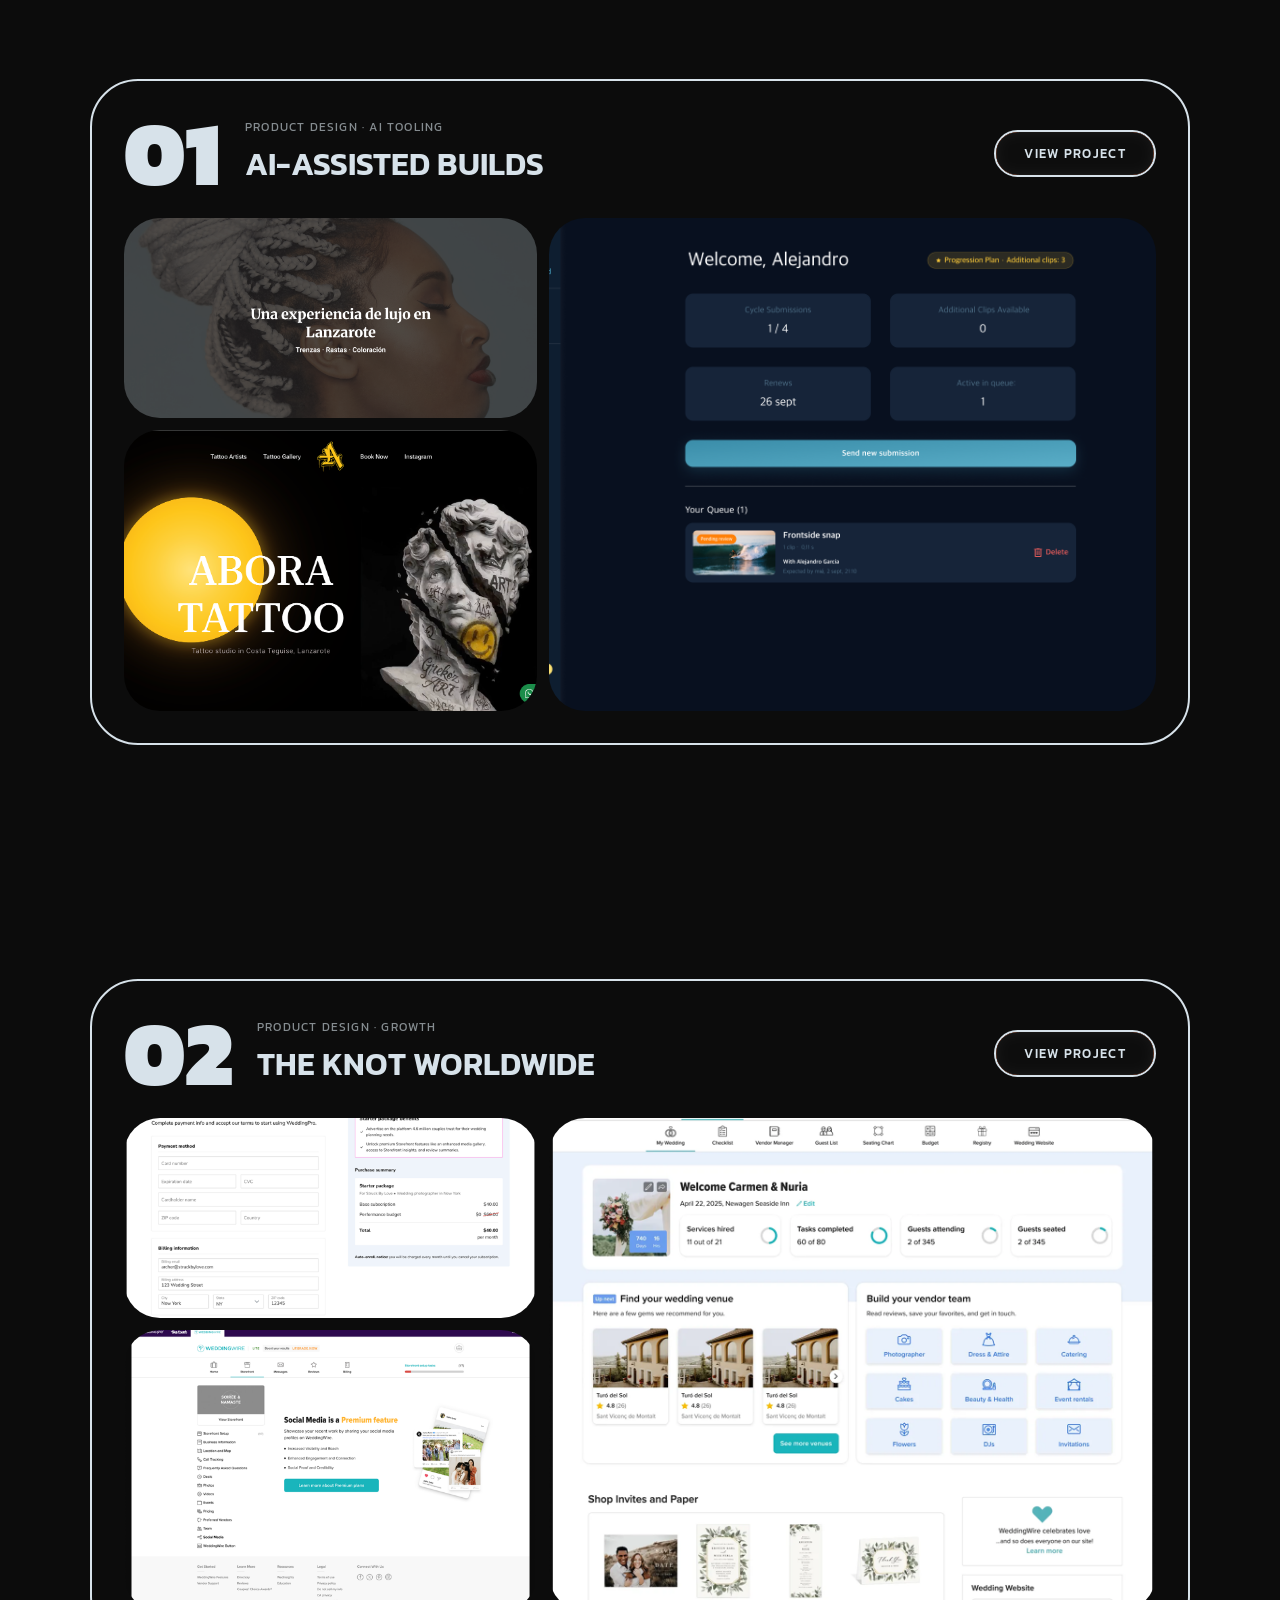
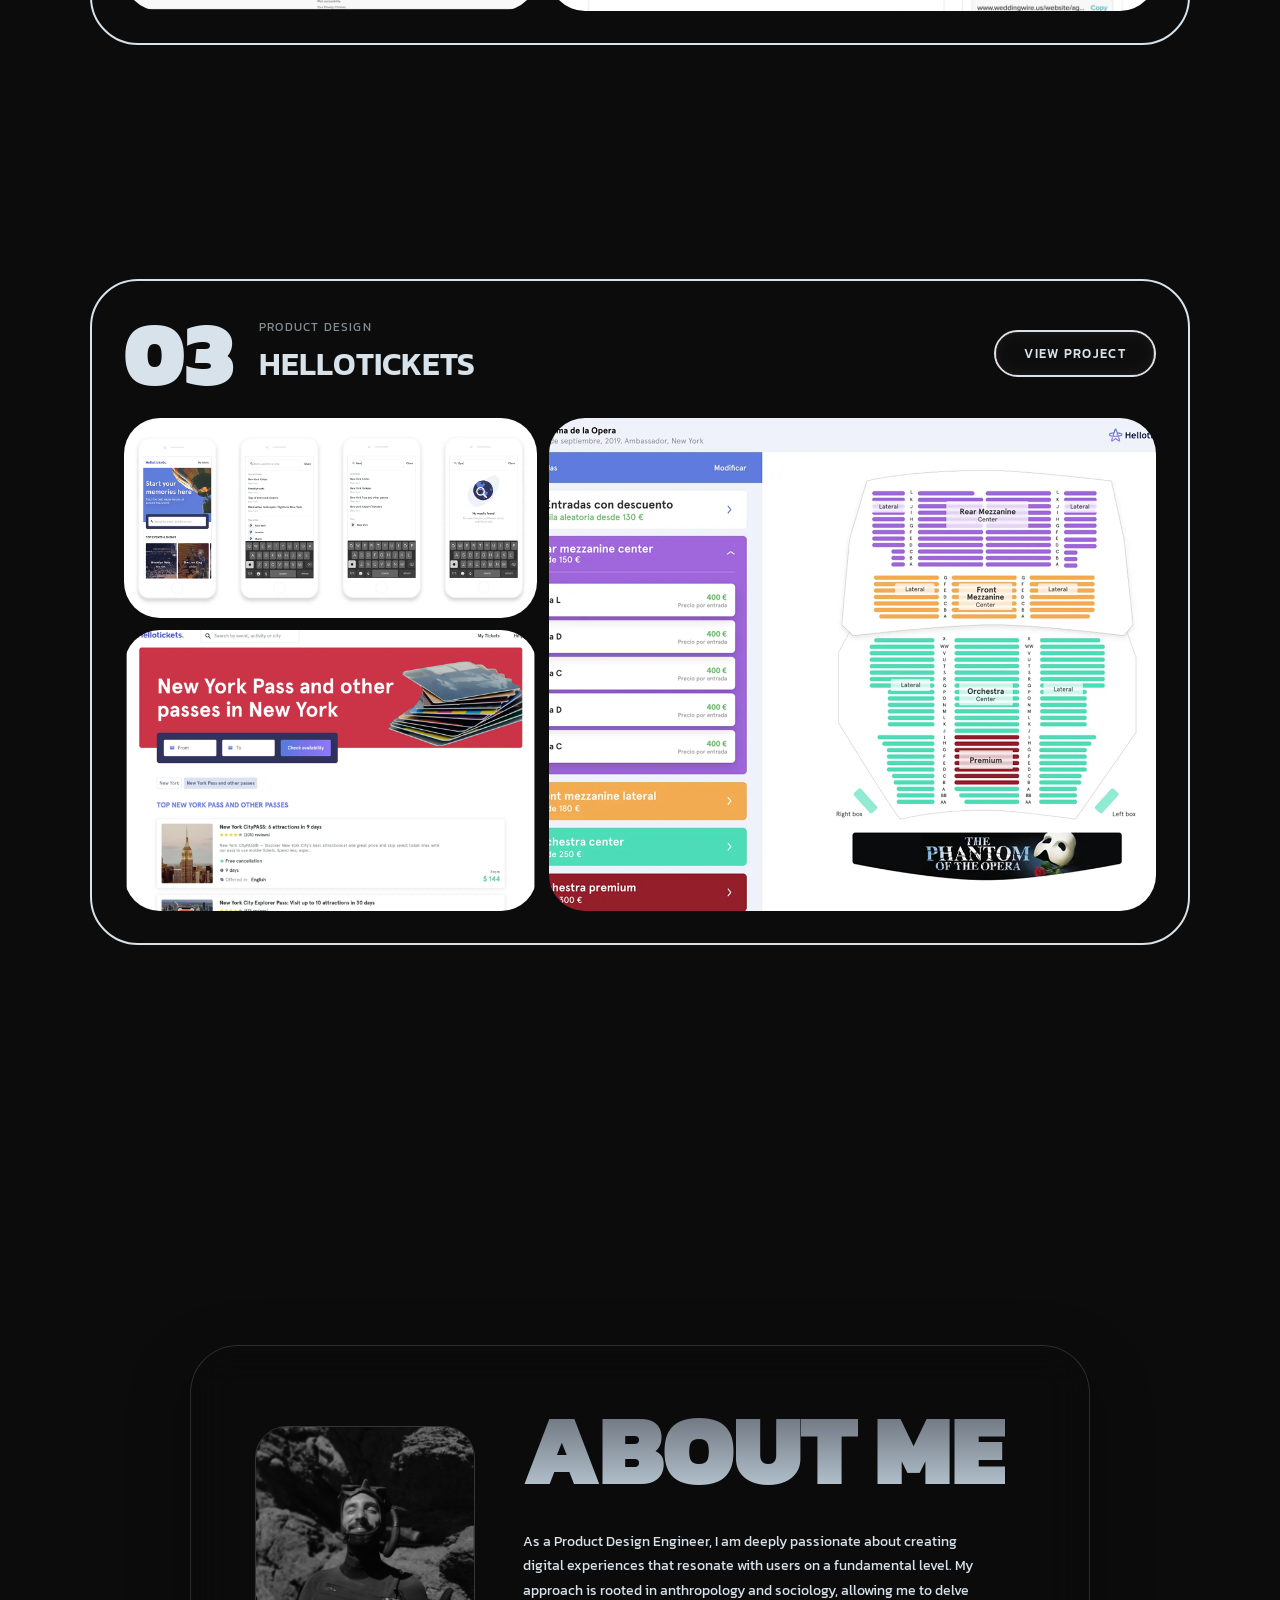
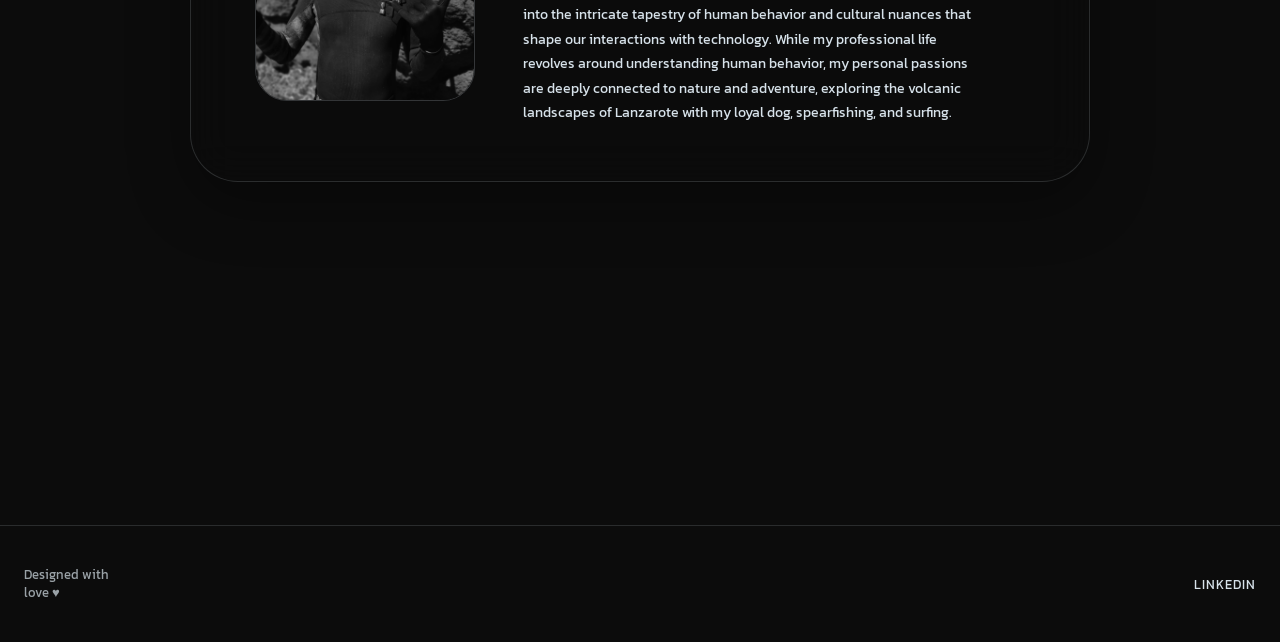
==== commit 3a3135c3: "Redesign header and About section, add floating nav - Replace header video and ambient particles wit" ====
--- a/prueba-v2/index.html
+++ b/prueba-v2/index.html
@@ -16,14 +16,10 @@
     </nav>
 
     <header class="header">
-      <video class="header-video" autoplay muted loop playsinline>
-        <source src="../video/background.mp4" type="video/mp4">
-      </video>
-
       <div class="header-content">
         <h3 class="header-name">Alex Garcia</h3>
-        <h3 class="header-role">Product Design Engineer</h3>
-        <h1>From Human to Humans</h1>
+        <h3 class="header-role">Senior Product Designer & Vibe Coder</h3>
+        <h1>From Human<br>to Humans</h1>
       </div>
     </header>
 
@@ -194,15 +190,18 @@
          About — real bio, restyled
          ============================================================ -->
     <section id="schedule" class="pv-about">
-      <div class="pv-about-blob pv-about-blob-1 pv-reveal" style="--pv-x:-40px; --pv-delay:0.1s"></div>
-      <div class="pv-about-blob pv-about-blob-2 pv-reveal" style="--pv-x:-40px; --pv-delay:0.25s"></div>
-      <div class="pv-about-blob pv-about-blob-3 pv-reveal" style="--pv-x:40px; --pv-delay:0.15s"></div>
-      <div class="pv-about-blob pv-about-blob-4 pv-reveal" style="--pv-x:40px; --pv-delay:0.3s"></div>
-
       <div class="pv-about-inner">
-        <h2 class="pv-about-heading prueba-heading pv-reveal">About me</h2>
-
-        <p class="pv-about-text" data-char-reveal>As a Product Design Engineer, I am deeply passionate about creating digital experiences that resonate with users on a fundamental level. My approach is rooted in anthropology and sociology, allowing me to delve into the intricate tapestry of human behavior and cultural nuances that shape our interactions with technology. While my professional life revolves around understanding human behavior, my personal passions are deeply connected to nature and adventure — exploring the volcanic landscapes of Lanzarote with my loyal dog, spearfishing, and surfing.</p>
+        <div class="pv-about-card pv-reveal">
+          <div class="pv-about-photo-wrap">
+            <img src="../img/alex-about-photo.png" alt="Alex spearfishing off the coast of Lanzarote" class="pv-about-photo">
+          </div>
+
+          <div class="pv-about-content">
+            <h2 class="pv-about-heading prueba-heading">About me</h2>
+
+            <p class="pv-about-text">As a Product Design Engineer, I am deeply passionate about creating digital experiences that resonate with users on a fundamental level. My approach is rooted in anthropology and sociology, allowing me to delve into the intricate tapestry of human behavior and cultural nuances that shape our interactions with technology. While my professional life revolves around understanding human behavior, my personal passions are deeply connected to nature and adventure, exploring the volcanic landscapes of Lanzarote with my loyal dog, spearfishing, and surfing.</p>
+          </div>
+        </div>
       </div>
     </section>
 
@@ -211,7 +210,8 @@
       <a href="#" class="pv-footer-link" target="_blank" rel="noopener noreferrer">Linkedin</a>
     </footer>
 
-    <script src="./js/particles.js"></script>
+    <script src="./js/liquid-film.js"></script>
+    <script src="./js/liquid-carve-button.js"></script>
     <script src="./js/main.js"></script>
   </body>
 </html>
--- a/prueba-v2/css/style.css
+++ b/prueba-v2/css/style.css
@@ -22,12 +22,25 @@
    real site's css/style.css)
    ============================================================ */
 .nav-bar {
-  position: sticky;
+  position: fixed;
   top: 0;
+  left: 0;
+  width: 100%;
   z-index: 10;
-  background-color: #010101;
+  background-color: transparent;
   padding-top: 14px;
   padding-bottom: 14px;
+  transition: background-color 0.3s ease, backdrop-filter 0.3s ease;
+}
+
+/* Floats transparently over the header; once the page is scrolled
+   past the top, main.js adds this class so the bar gets a solid
+   (blurred) backing to stay readable over whatever section/content
+   is now behind it. */
+.nav-bar.is-scrolled {
+  background-color: rgba(1, 1, 1, 0.82);
+  backdrop-filter: blur(14px);
+  -webkit-backdrop-filter: blur(14px);
 }
 
 .nav-bar a {
@@ -63,9 +76,15 @@
   display: flex;
   flex-direction: column;
   justify-content: center;
-  align-items: center;
-  text-align: center;
+  align-items: flex-start;
+  text-align: left;
   padding: 0 24px;
+}
+
+@media (min-width: 700px) {
+  .header {
+    padding: 0 60px;
+  }
 }
 
 .header-name {
@@ -91,17 +110,6 @@
   line-height: normal;
 }
 
-.header-video {
-  position: absolute;
-  top: 0;
-  left: 0;
-  width: 100%;
-  height: 100%;
-  object-fit: cover;
-  z-index: 0;
-  opacity: 0.15;
-}
-
 .header-content {
   position: relative;
   z-index: 2;
@@ -116,13 +124,6 @@
   z-index: -1;
   pointer-events: none;
   overflow: hidden;
-}
-
-.particle {
-  position: absolute;
-  background-color: #FE8457;
-  border-radius: 50%;
-  pointer-events: none;
 }
 
 /* ============================================================
@@ -365,7 +366,10 @@
 
 .pv-ghost-btn {
   flex: 0 0 auto;
-  display: inline-block;
+  display: inline-flex;
+  align-items: center;
+  position: relative;
+  overflow: hidden;
   border: 2px solid #D7E2EA;
   border-radius: 999px;
   color: #D7E2EA;
@@ -375,12 +379,11 @@
   font-weight: 500;
   font-size: 13px;
   padding: 12px 28px;
-  transition: background-color 0.2s ease;
-}
-
-.pv-ghost-btn:hover {
-  background-color: rgba(215, 226, 234, 0.1);
-}
+}
+
+/* Hover is now handled by liquid-carve-button.js (an orange "liquid"
+   blob that carves through the pill, chasing the cursor), which
+   replaces the old flat background-color hover wash. */
 
 .pv-stack-grid {
   display: flex;
@@ -436,15 +439,19 @@
    About section
    ============================================================ */
 .pv-about {
+  /* No background-color here on purpose: the fixed, full-viewport
+     #particles-container (z-index:-1) sits behind every section, so
+     leaving this transparent lets the same particle animation used
+     in the header show through here too, instead of the 4 static
+     "blob" decorations this section used to paint over it. */
   position: relative;
-  background-color: #0C0C0C;
   min-height: 110vh;
   display: flex;
   flex-direction: column;
   align-items: center;
   justify-content: flex-start;
   text-align: center;
-  padding: 100px 24px 0;
+  padding: 48px 24px 0;
   overflow: hidden;
 }
 
@@ -458,53 +465,81 @@
   text-align: center;
 }
 
-.pv-about-blob {
-  position: absolute;
-  border-radius: 50%;
-  filter: blur(2px);
-  background: radial-gradient(circle at 35% 35%, rgba(215, 226, 234, 0.9), rgba(100, 105, 115, 0.15) 70%);
-  box-shadow: 0 0 60px rgba(187, 204, 215, 0.25);
-}
-
-/* Gentle ambient drift, echoing the floating particles elsewhere on
-   the page. Starts only after the scroll-in reveal (.pv-reveal /
-   .is-visible, driven by opacity+transform transitions) has settled
-   at translate(0,0) — each keyframe's 0%/100% match that resting
-   state exactly, so the animation picks up with no visible jump. */
-@keyframes pv-blob-float {
-  0%, 100% { transform: translate(0, 0) scale(1); opacity: 1; }
-  50% { transform: translate(var(--blob-dx, 14px), var(--blob-dy, -18px)) scale(1.06); opacity: 0.85; }
-}
-
-.pv-about-blob-1 {
-  width: 160px; height: 160px; top: 6%; left: 3%;
-  --blob-dx: 18px; --blob-dy: -22px;
-  animation: pv-blob-float 9s ease-in-out 1.6s infinite;
-}
-.pv-about-blob-2 {
-  width: 120px; height: 120px; bottom: 10%; left: 7%;
-  --blob-dx: -14px; --blob-dy: 18px;
-  animation: pv-blob-float 11s ease-in-out 2.1s infinite;
-}
-.pv-about-blob-3 {
-  width: 160px; height: 160px; top: 6%; right: 3%;
-  --blob-dx: -18px; --blob-dy: -16px;
-  animation: pv-blob-float 10s ease-in-out 1.9s infinite;
-}
-.pv-about-blob-4 {
-  width: 140px; height: 140px; bottom: 10%; right: 6%;
-  --blob-dx: 15px; --blob-dy: 20px;
-  animation: pv-blob-float 12.5s ease-in-out 2.4s infinite;
-}
-
-@media (prefers-reduced-motion: reduce) {
-  .pv-about-blob-1, .pv-about-blob-2, .pv-about-blob-3, .pv-about-blob-4 {
-    animation: none;
-  }
-}
-
-@media (max-width: 900px) {
-  .pv-about-blob { display: none; }
+/* Glassmorphism card: a translucent, blurred panel that sits over
+   the Liquid Film background so the animation stays visible (and
+   keeps drifting) through it, while the blur + subtle dark tint
+   keep the text readable on top of it. */
+.pv-about-card {
+  position: relative;
+  width: 100%;
+  max-width: 760px;
+  display: flex;
+  flex-direction: column;
+  align-items: center;
+  gap: 32px;
+  padding: 40px 28px;
+  border-radius: 32px;
+  background: rgba(12, 12, 12, 0.38);
+  border: 1px solid rgba(215, 226, 234, 0.16);
+  backdrop-filter: blur(22px) saturate(140%);
+  -webkit-backdrop-filter: blur(22px) saturate(140%);
+  box-shadow: 0 20px 60px rgba(0, 0, 0, 0.35);
+}
+
+@media (min-width: 700px) {
+  .pv-about-card {
+    max-width: 900px;
+    flex-direction: row;
+    align-items: center;
+    text-align: left;
+    gap: 48px;
+    padding: 48px;
+  }
+}
+
+@media (min-width: 900px) {
+  .pv-about-card {
+    padding: 56px 64px;
+    border-radius: 48px;
+  }
+}
+
+.pv-about-photo-wrap {
+  flex: 0 0 auto;
+  width: 160px;
+  aspect-ratio: 4 / 5;
+  border-radius: 24px;
+  overflow: hidden;
+  border: 1px solid rgba(215, 226, 234, 0.2);
+}
+
+@media (min-width: 700px) {
+  .pv-about-photo-wrap {
+    width: 220px;
+    border-radius: 32px;
+  }
+}
+
+.pv-about-photo {
+  width: 100%;
+  height: 100%;
+  object-fit: cover;
+  display: block;
+}
+
+.pv-about-content {
+  display: flex;
+  flex-direction: column;
+  align-items: center;
+  text-align: center;
+  min-width: 0;
+}
+
+@media (min-width: 700px) {
+  .pv-about-content {
+    align-items: flex-start;
+    text-align: left;
+  }
 }
 
 .pv-about-heading {
@@ -522,19 +557,13 @@
 }
 
 .pv-about-text {
-  max-width: 620px;
+  max-width: 460px;
   width: 100%;
   color: #D7E2EA;
   font-weight: 400;
   line-height: 1.7;
   font-size: clamp(0.75rem, 1.2vw, 0.9rem);
-  text-align: center;
-  margin: 0 auto 56px;
-}
-
-.pv-about-char {
-  opacity: 0.2;
-  transition: opacity 0.1s linear;
+  margin: 0;
 }
 
 .pv-contact-btn {
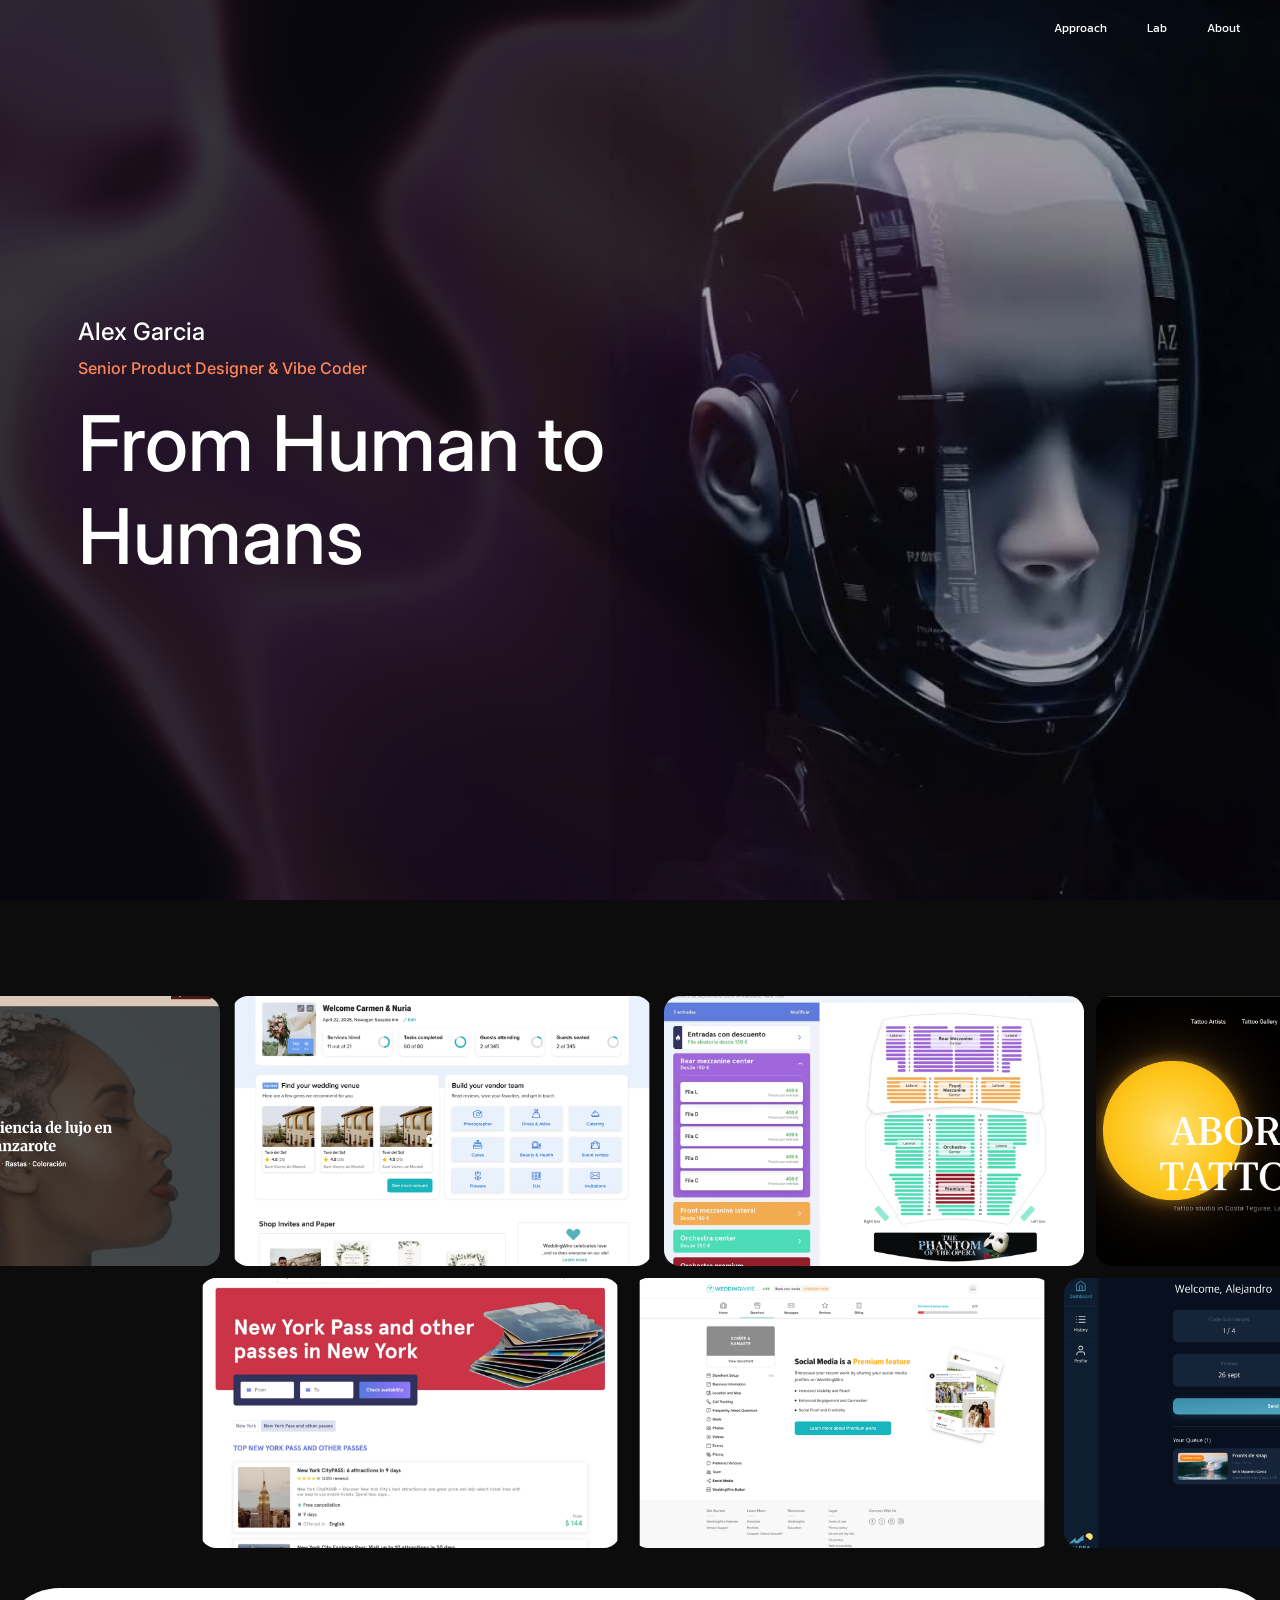
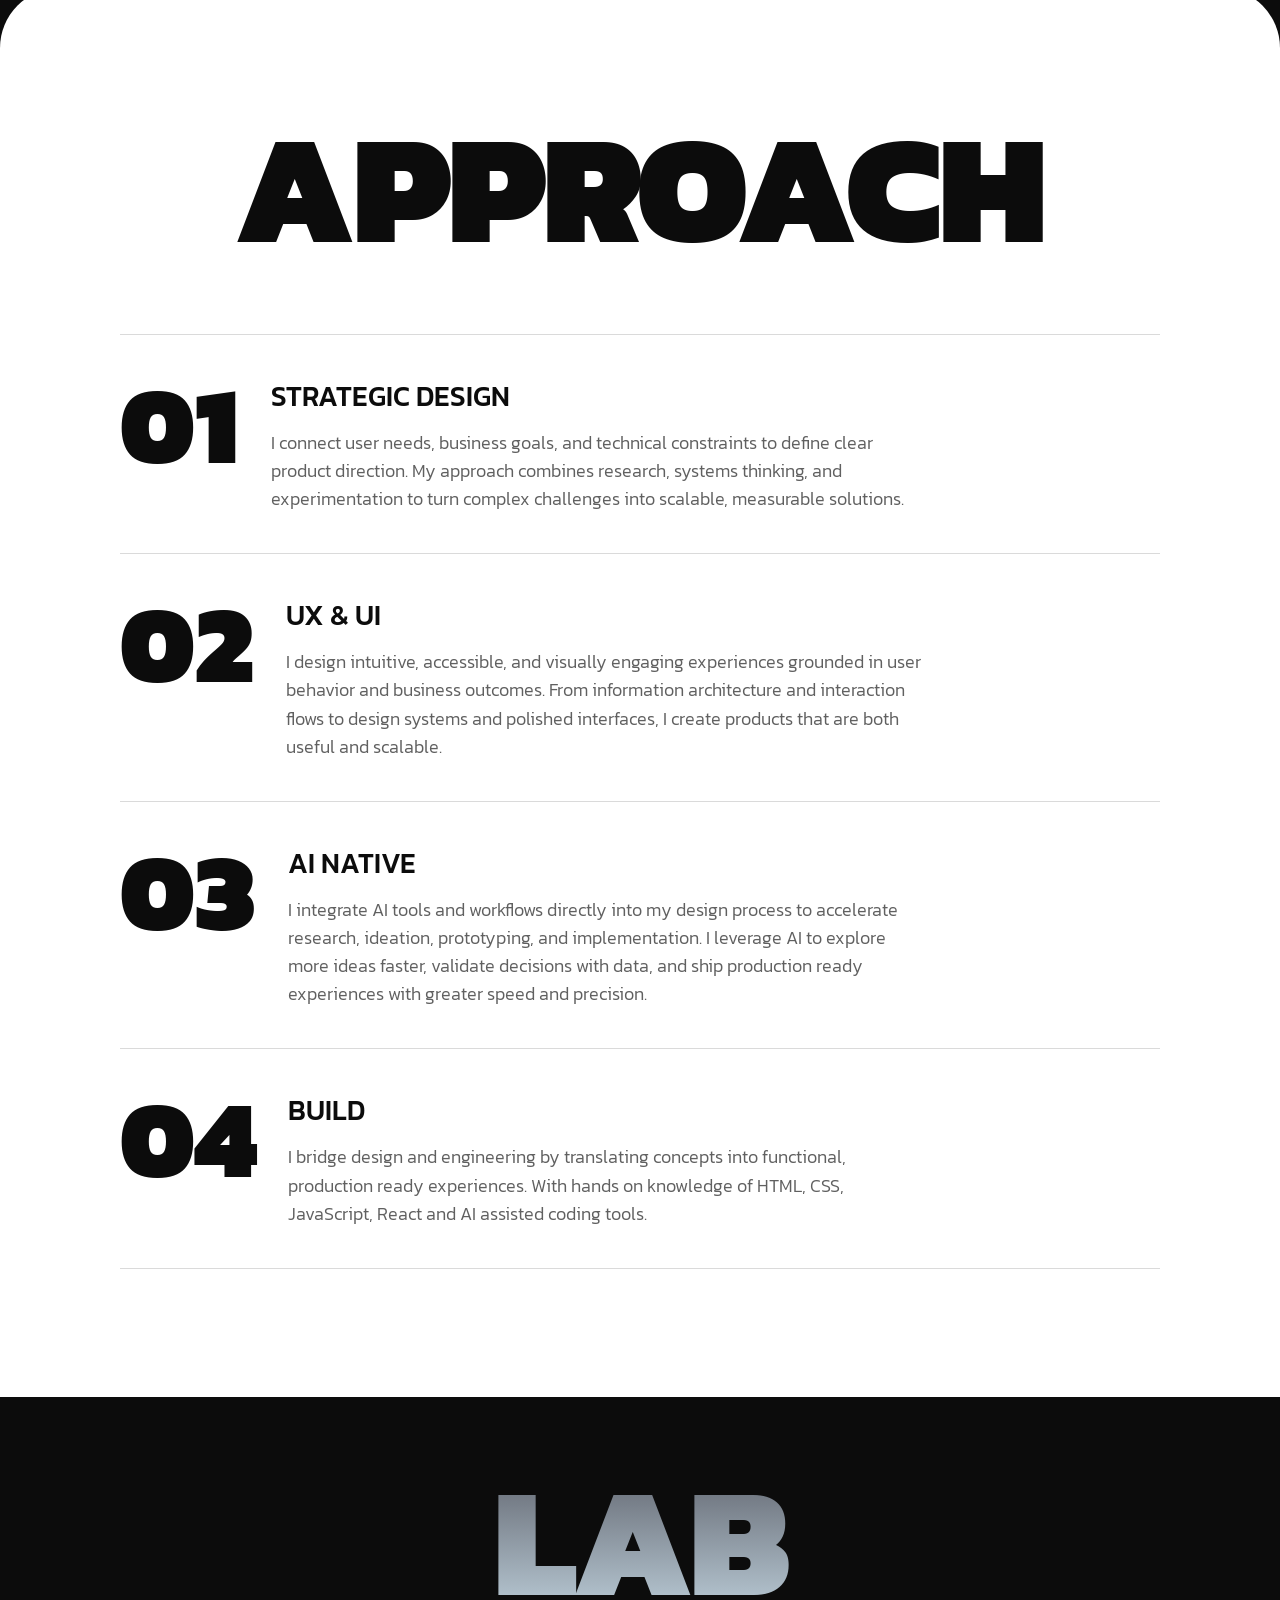
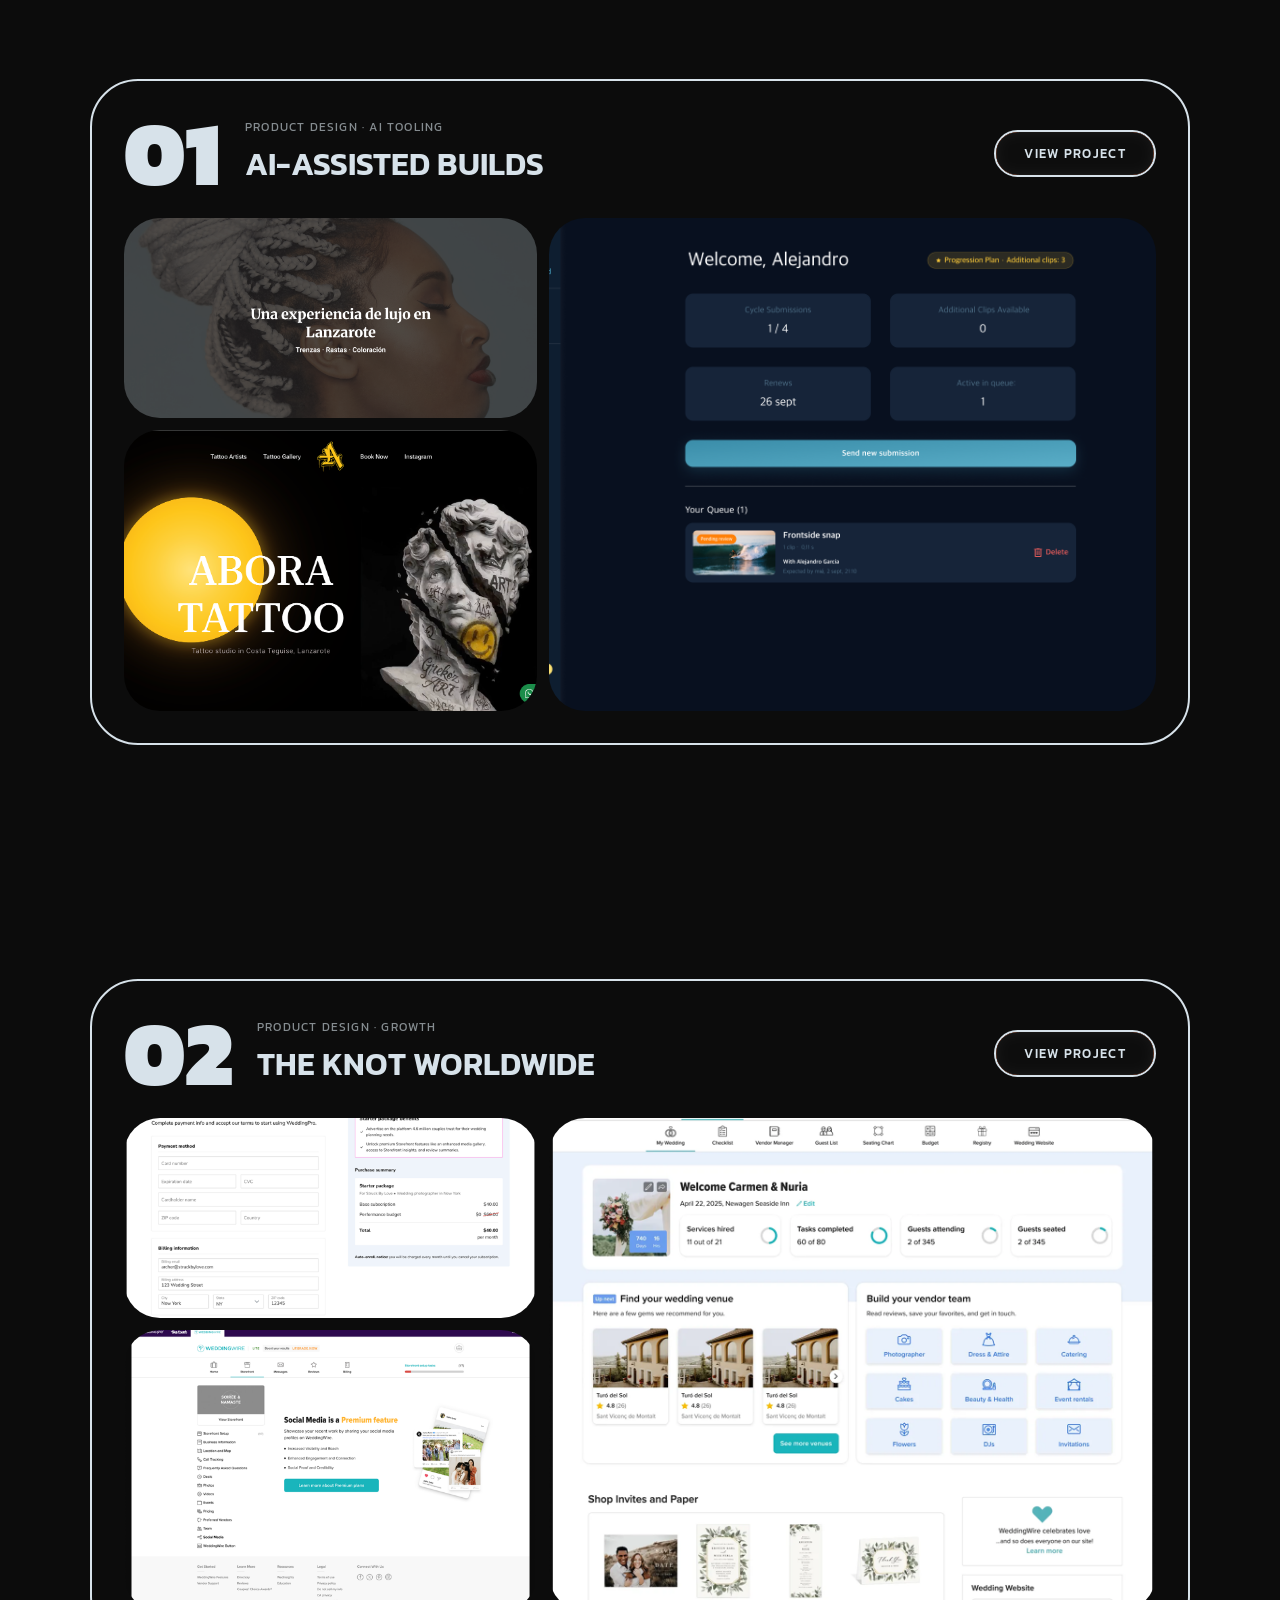
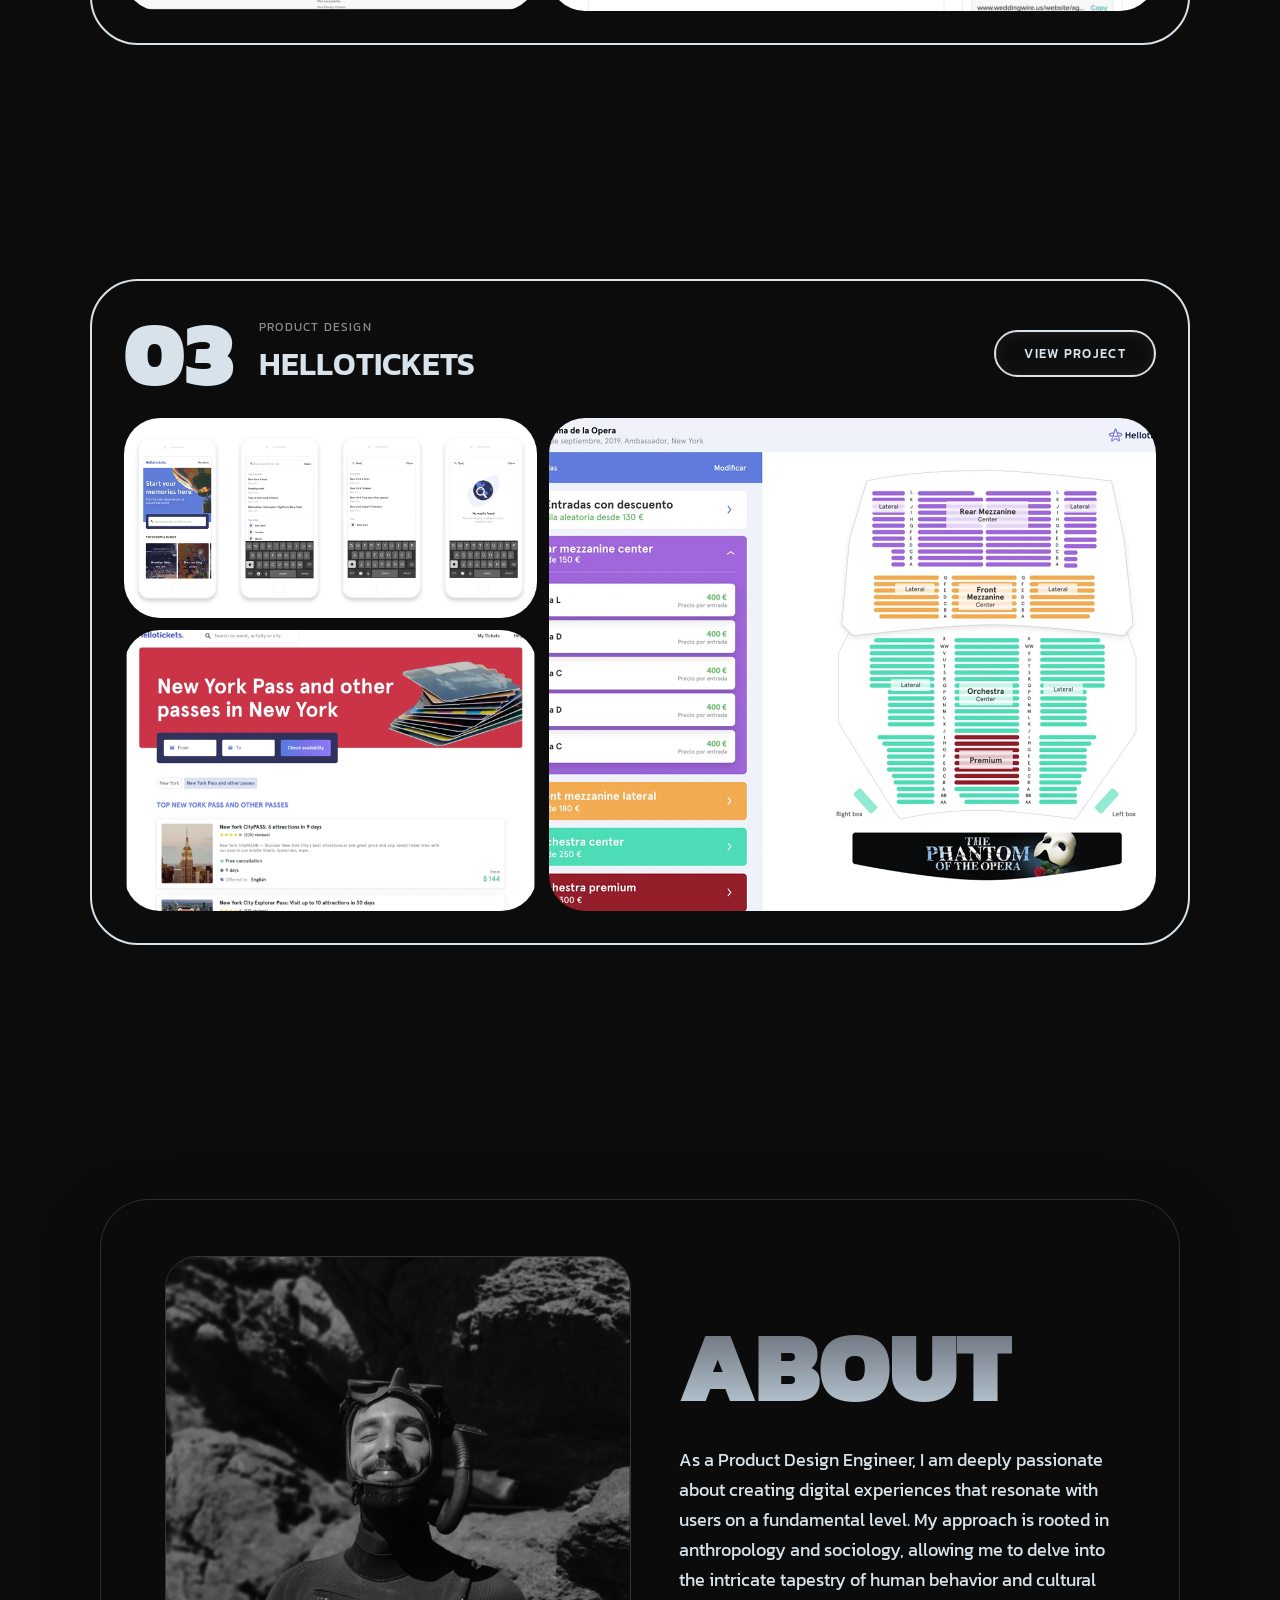
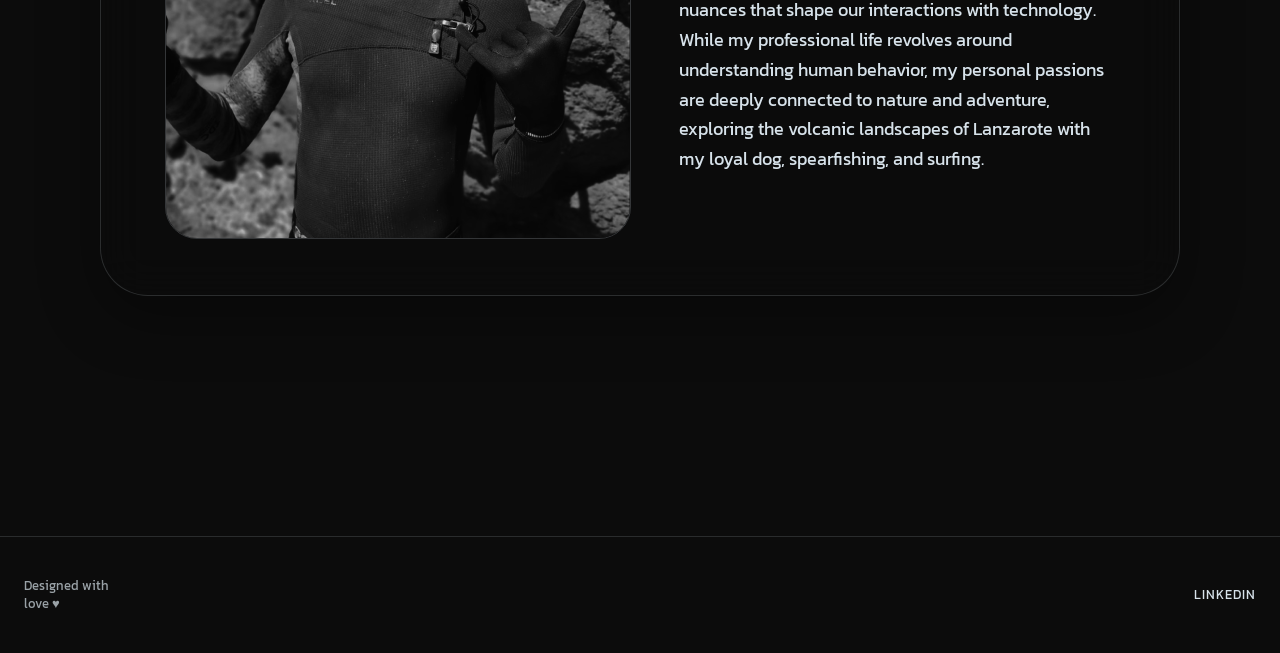
==== commit 2dd1454c: "Add cursor-scrub header video, match Figma header layout, and polish About/Lab - Port Trenzas KG's c" ====
--- a/prueba-v2/index.html
+++ b/prueba-v2/index.html
@@ -19,8 +19,14 @@
       <div class="header-content">
         <h3 class="header-name">Alex Garcia</h3>
         <h3 class="header-role">Senior Product Designer & Vibe Coder</h3>
-        <h1>From Human<br>to Humans</h1>
-      </div>
+        <h1>From Human to Humans</h1>
+      </div>
+      <div class="header-visual">
+        <video class="header-visual-video" muted playsinline preload="auto" fetchpriority="high" poster="./video/header-cursor-poster.jpg">
+          <source src="./video/header-cursor-video.mp4" type="video/mp4">
+        </video>
+      </div>
+      <div id="header-waves" class="header-waves"></div>
     </header>
 
     <!-- ============================================================
@@ -115,7 +121,7 @@
          Projects — Lab, sticky stacking cards
          ============================================================ -->
     <section id="lab" class="pv-projects">
-      <h2 class="pv-projects-heading prueba-heading pv-reveal">Lab</h2>
+      <h2 class="pv-projects-heading pv-reveal">Lab</h2>
 
       <div class="pv-stack">
         <div class="pv-stack-wrap">
@@ -197,7 +203,7 @@
           </div>
 
           <div class="pv-about-content">
-            <h2 class="pv-about-heading prueba-heading">About me</h2>
+            <h2 class="pv-about-heading">About</h2>
 
             <p class="pv-about-text">As a Product Design Engineer, I am deeply passionate about creating digital experiences that resonate with users on a fundamental level. My approach is rooted in anthropology and sociology, allowing me to delve into the intricate tapestry of human behavior and cultural nuances that shape our interactions with technology. While my professional life revolves around understanding human behavior, my personal passions are deeply connected to nature and adventure, exploring the volcanic landscapes of Lanzarote with my loyal dog, spearfishing, and surfing.</p>
           </div>
@@ -212,6 +218,7 @@
 
     <script src="./js/liquid-film.js"></script>
     <script src="./js/liquid-carve-button.js"></script>
+    <script src="./js/header-cursor-video.js"></script>
     <script src="./js/main.js"></script>
   </body>
 </html>
--- a/prueba-v2/css/style.css
+++ b/prueba-v2/css/style.css
@@ -1,5 +1,6 @@
 @import url('https://fonts.googleapis.com/css?family=Roboto+Condensed:700|Roboto:100,300,700|Playfair+Display:700,700i');
 @import url('https://fonts.googleapis.com/css2?family=Kanit:wght@300;400;500;600;700;800;900&display=swap');
+@import url('https://fonts.googleapis.com/css2?family=Inter:wght@400;500;600;700&display=swap');
 
 /* ============================================================
    Base reset
@@ -69,50 +70,123 @@
   margin: 0;
 }
 
+/* ------------------------------------------------------------
+   Header — matches the Figma reference (node 3359:164, frame
+   "Desktop - 37", 1440x1024): a flush, full-height video bleeds
+   off the right edge (no card, no border, no radius) and the
+   copy block sits absolutely positioned at the frame's exact
+   coordinates (left: 78px, vertically centered). The Liquid
+   Film shader keeps animating underneath (fixed, z-index -1)
+   but stays hidden behind the header's flat background — it's
+   still visible once you scroll past the header.
+   ------------------------------------------------------------ */
 .header {
   position: relative;
   overflow: hidden;
   min-height: 100vh;
-  display: flex;
-  flex-direction: column;
-  justify-content: center;
-  align-items: flex-start;
-  text-align: left;
-  padding: 0 24px;
+  background-color: #03040A;
+}
+
+.header-content {
+  position: absolute;
+  z-index: 3;
+  left: 24px;
+  top: 50%;
+  transform: translateY(-50%);
+  width: min(600px, calc(100% - 48px));
 }
 
 @media (min-width: 700px) {
-  .header {
-    padding: 0 60px;
+  .header-content {
+    left: 60px;
+    width: min(600px, calc(100% - 120px));
+  }
+}
+
+@media (min-width: 1100px) {
+  .header-content {
+    left: 78px;
+    width: 600px;
   }
 }
 
 .header-name {
   margin: 0;
+  font-family: Inter, 'Kanit', sans-serif;
+  font-size: 24px;
+  font-weight: 500;
+  color: #FFF;
+}
+
+.header-role {
+  margin: 12px 0 0;
+  font-family: Inter, 'Kanit', sans-serif;
   font-size: 16px;
-  font-weight: 700;
-  color: #FFF;
-}
-
-.header-role {
-  margin: 8px 0 40px;
-  font-size: 14px;
-  font-weight: 300;
-  color: #FE8457;
+  font-weight: 500;
+  color: #FE8558;
 }
 
 .header h1 {
-  margin: 0;
+  margin: 19px 0 0;
   color: #FFF;
   font-family: Inter, 'Kanit', sans-serif;
-  font-size: 80px;
+  font-size: clamp(32px, 6vw, 80px);
   font-weight: 500;
   line-height: normal;
-}
-
-.header-content {
-  position: relative;
+  width: 100%;
+}
+
+/* ------------------------------------------------------------
+   Header visual: a full-bleed, full-height video whose frame
+   scrubs based on cursor position (ported from the Trenzas KG
+   header effect). Flush to the top-right corner, no frame —
+   its width follows height via the clip's native aspect ratio
+   (560:752, same ratio as the Figma placeholder's 762:1024).
+   ------------------------------------------------------------ */
+.header-visual {
+  position: absolute;
+  z-index: 1;
+  top: 0;
+  right: 0;
+  height: 100%;
+  aspect-ratio: 560 / 752;
+  overflow: hidden;
+}
+
+@media (max-width: 899px) {
+  .header-visual {
+    display: none;
+  }
+}
+
+.header-visual-video {
+  width: 100%;
+  height: 100%;
+  object-fit: cover;
+  display: block;
+  opacity: 0.6;
+}
+
+/* A second, independent Liquid Film instance (same shader, mounted
+   again by liquid-film.js — see mount()/boot()), layered ABOVE the
+   video but below the header text, dimmed and purely ambient (no
+   cursor reactivity, see the `hover: 0` override in liquid-film.js)
+   so it can't fight the video's own cursor-scrub effect or hurt
+   text legibility. Desktop-only, matching .header-visual's own
+   breakpoint — there's no video to layer over below 900px anyway. */
+.header-waves {
+  position: absolute;
+  inset: 0;
   z-index: 2;
+  opacity: 0.2;
+  mix-blend-mode: screen;
+  pointer-events: none;
+}
+
+@media (max-width: 899px) {
+  .header-waves {
+    display: none;
+  }
 }
 
 .particles-container {
@@ -261,7 +335,12 @@
    ============================================================ */
 .pv-projects {
   position: relative;
-  background-color: #0C0C0C;
+  /* No background-color here (unlike the marquee above it): lets
+     the Liquid Film shader (fixed, z-index -1) show through the
+     gaps around the sticky stack cards, same technique as the
+     About me section. The individual .pv-stack-card cards keep
+     their own solid background so the project content stays
+     fully legible. */
   border-radius: 48px 48px 0 0;
   margin-top: -40px;
   z-index: 2;
@@ -445,19 +524,24 @@
      in the header show through here too, instead of the 4 static
      "blob" decorations this section used to paint over it. */
   position: relative;
-  min-height: 110vh;
+  min-height: 100vh;
   display: flex;
   flex-direction: column;
   align-items: center;
-  justify-content: flex-start;
+  /* Centered (was flex-start + a sticky inner wrap pinned near the
+     top): the card now simply sits in the middle of the space
+     between the Lab section above and the footer below, instead of
+     being pinned to a fixed scroll offset. */
+  justify-content: center;
   text-align: center;
-  padding: 48px 24px 0;
+  /* Extra bottom padding so the card sits with noticeably more
+     breathing room above the footer than above (it's no longer
+     perfectly centered — more weight toward the top). */
+  padding: 64px 24px 240px;
   overflow: hidden;
 }
 
 .pv-about-inner {
-  position: sticky;
-  top: 18vh;
   width: 100%;
   display: flex;
   flex-direction: column;
@@ -489,10 +573,6 @@
 @media (min-width: 700px) {
   .pv-about-card {
     max-width: 900px;
-    flex-direction: row;
-    align-items: center;
-    text-align: left;
-    gap: 48px;
     padding: 48px;
   }
 }
@@ -501,6 +581,20 @@
   .pv-about-card {
     padding: 56px 64px;
     border-radius: 48px;
+  }
+}
+
+/* Only from here is there reliably enough width for the photo to
+   stretch to the full height of the title+text column and keep its
+   4:5 aspect ratio without squeezing the text into a narrow column
+   (verified: breaks below ~1100px). */
+@media (min-width: 1100px) {
+  .pv-about-card {
+    max-width: 1080px;
+    flex-direction: row;
+    align-items: stretch;
+    text-align: left;
+    gap: 48px;
   }
 }
 
@@ -520,6 +614,17 @@
   }
 }
 
+@media (min-width: 1100px) {
+  .pv-about-photo-wrap {
+    /* No fixed width here: the flex item stretches to the height
+       of the title+text column (sibling), and aspect-ratio (4/5,
+       set in the base rule above) derives the width from that
+       height, so the photo stays proportional at any text length. */
+    width: auto;
+    height: auto;
+  }
+}
+
 .pv-about-photo {
   width: 100%;
   height: 100%;
@@ -531,6 +636,12 @@
   display: flex;
   flex-direction: column;
   align-items: center;
+  /* Centers the heading+paragraph block vertically within its own
+     box. In the stacked mobile/tablet layout this box is exactly
+     as tall as its content, so it's a no-op there; in the 1100px+
+     row layout the box is stretched to match the photo's height,
+     so this is what actually centers the text against the photo. */
+  justify-content: center;
   text-align: center;
   min-width: 0;
 }
@@ -562,7 +673,7 @@
   color: #D7E2EA;
   font-weight: 400;
   line-height: 1.7;
-  font-size: clamp(0.75rem, 1.2vw, 0.9rem);
+  font-size: clamp(0.85rem, 1.6vw, 1.1rem);
   margin: 0;
 }
 
@@ -579,7 +690,7 @@
   font-weight: 500;
   text-transform: uppercase;
   letter-spacing: 0.12em;
-  font-size: 14px;
+  font-size: 13px;
   text-decoration: none;
   transition: transform 0.2s ease, opacity 0.2s ease;
 }
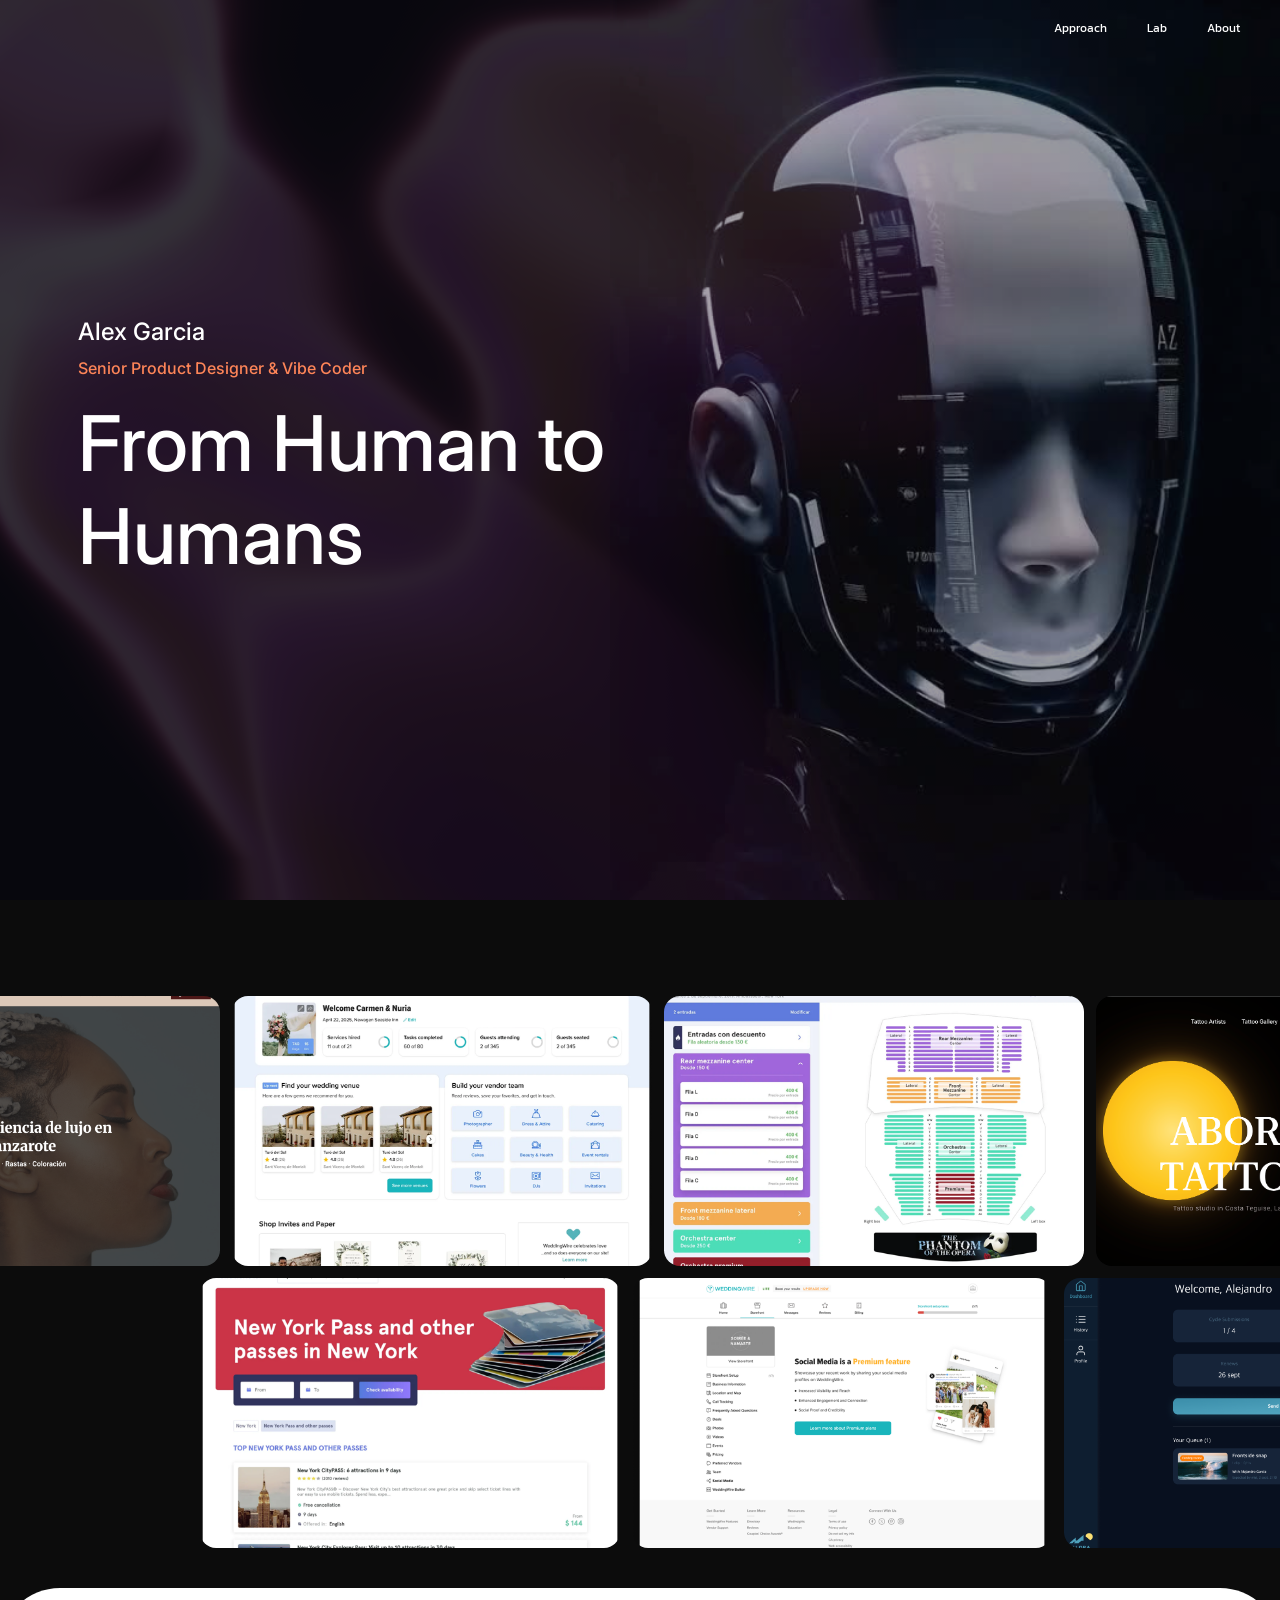
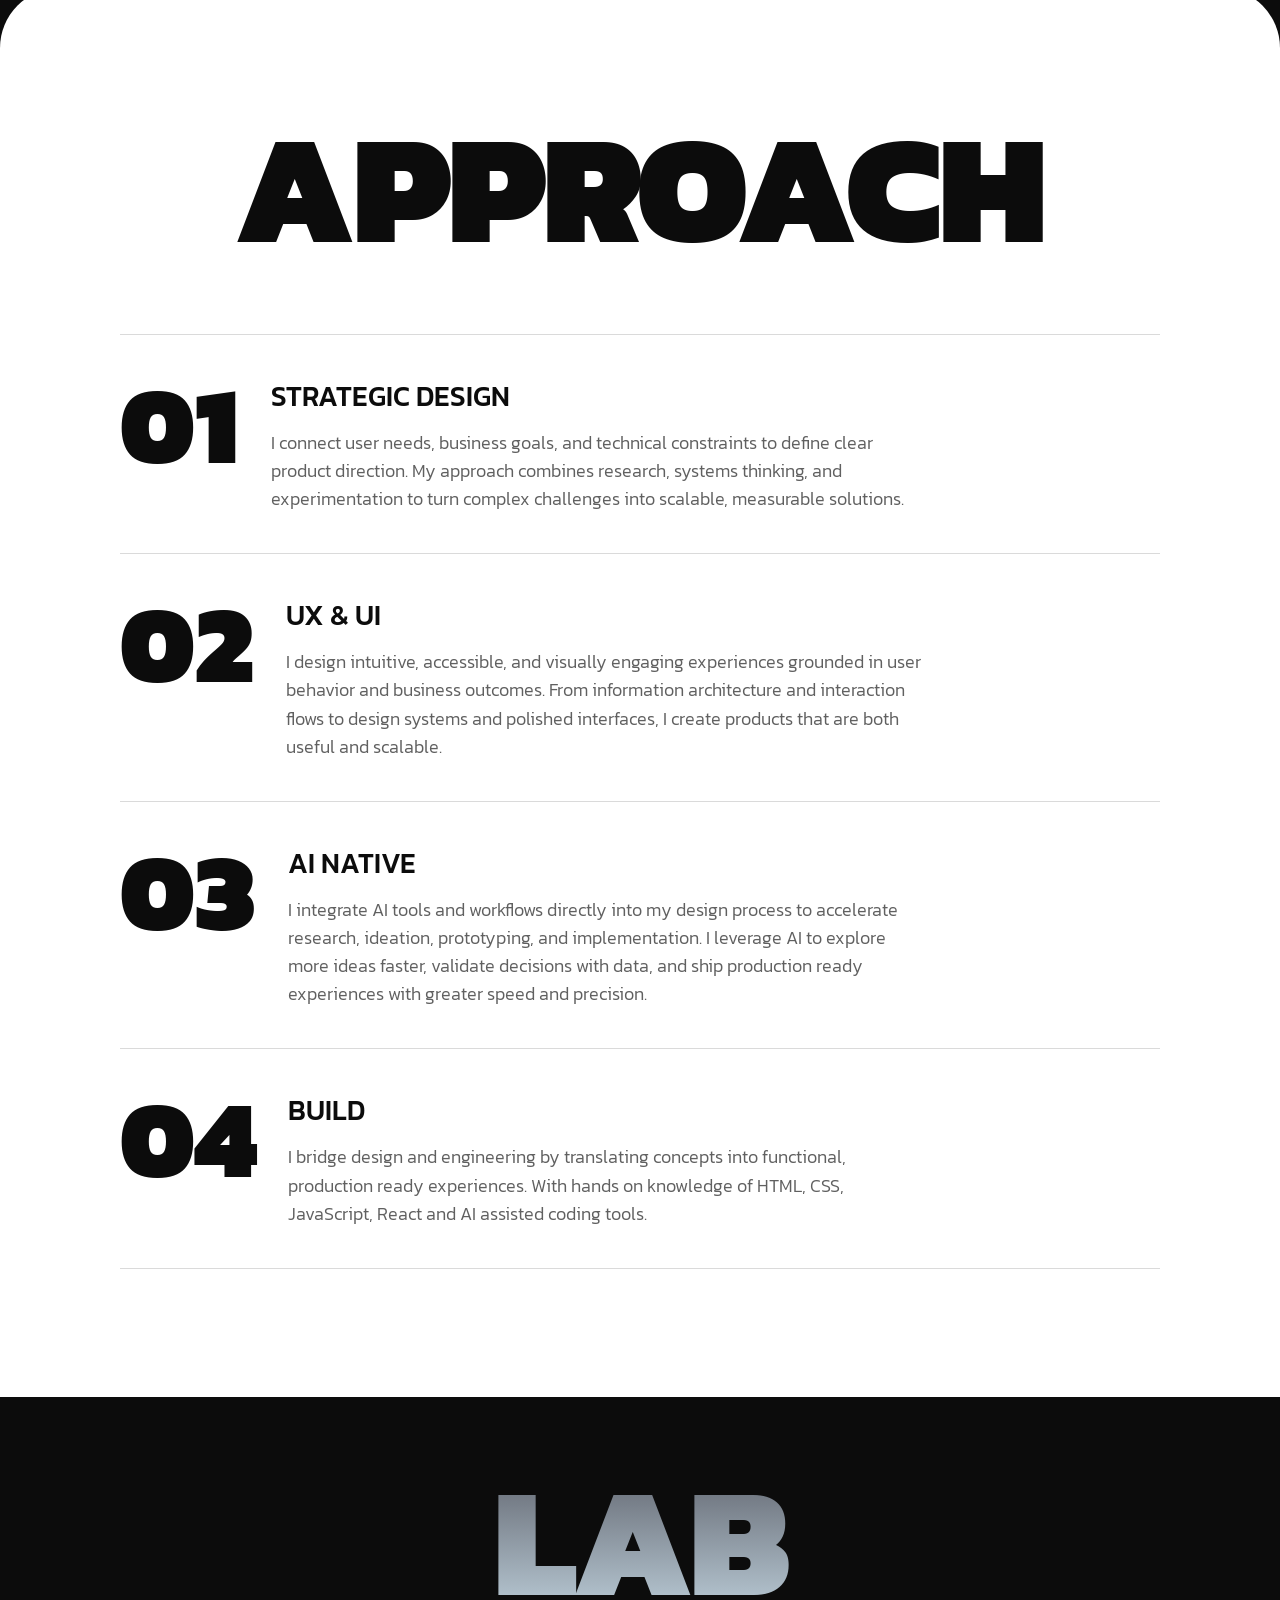
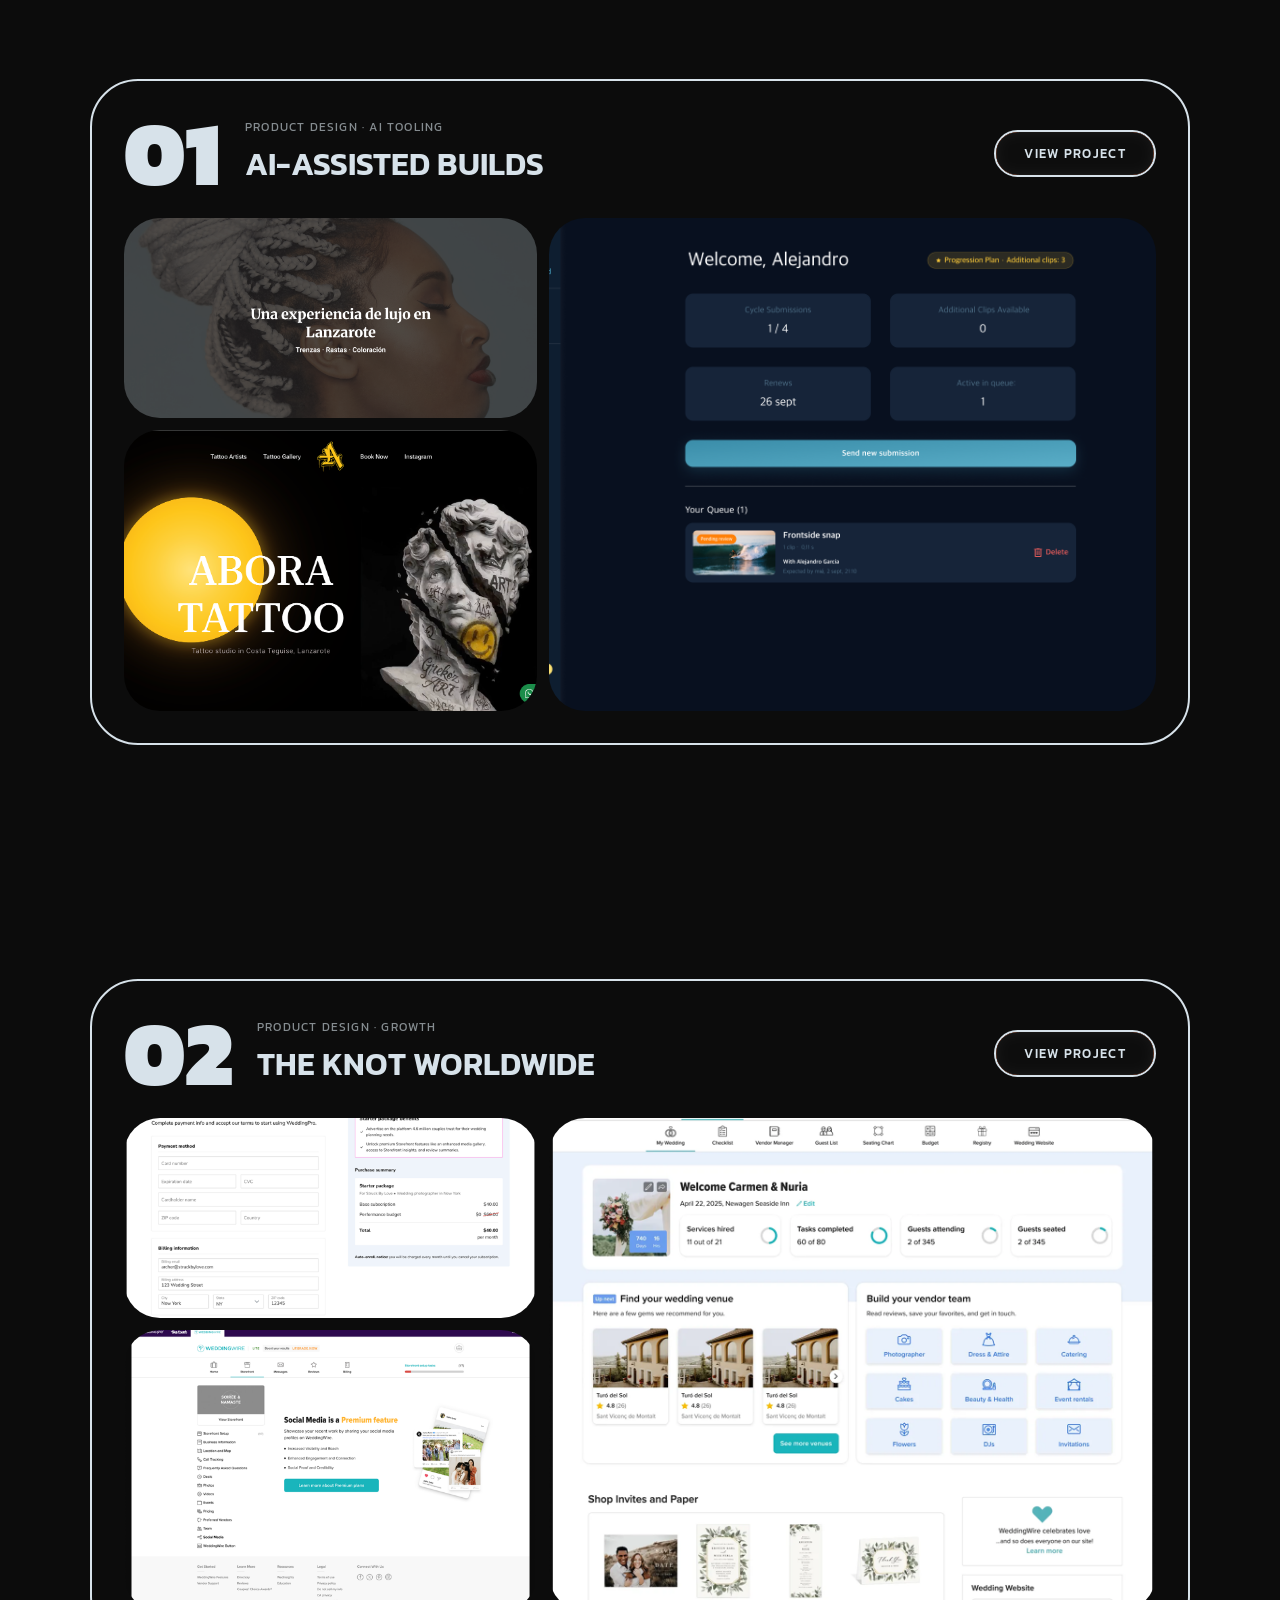
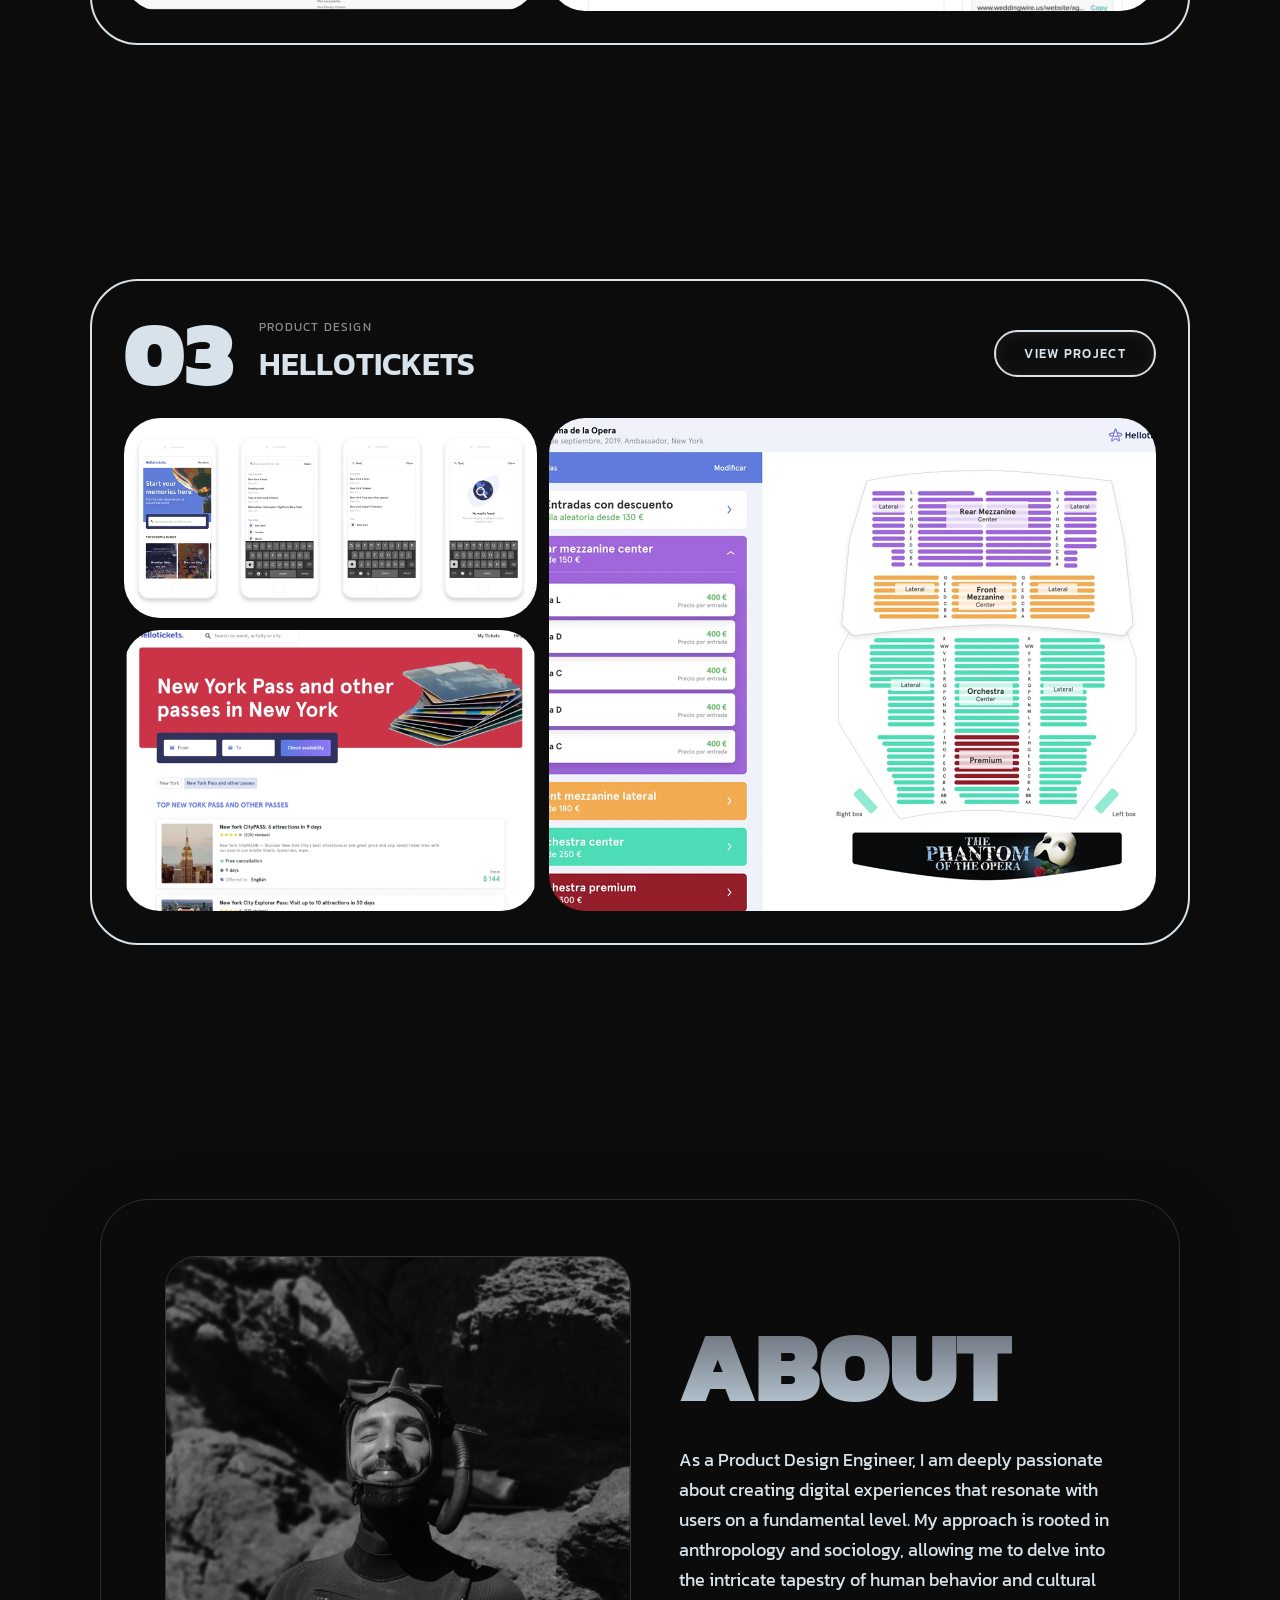
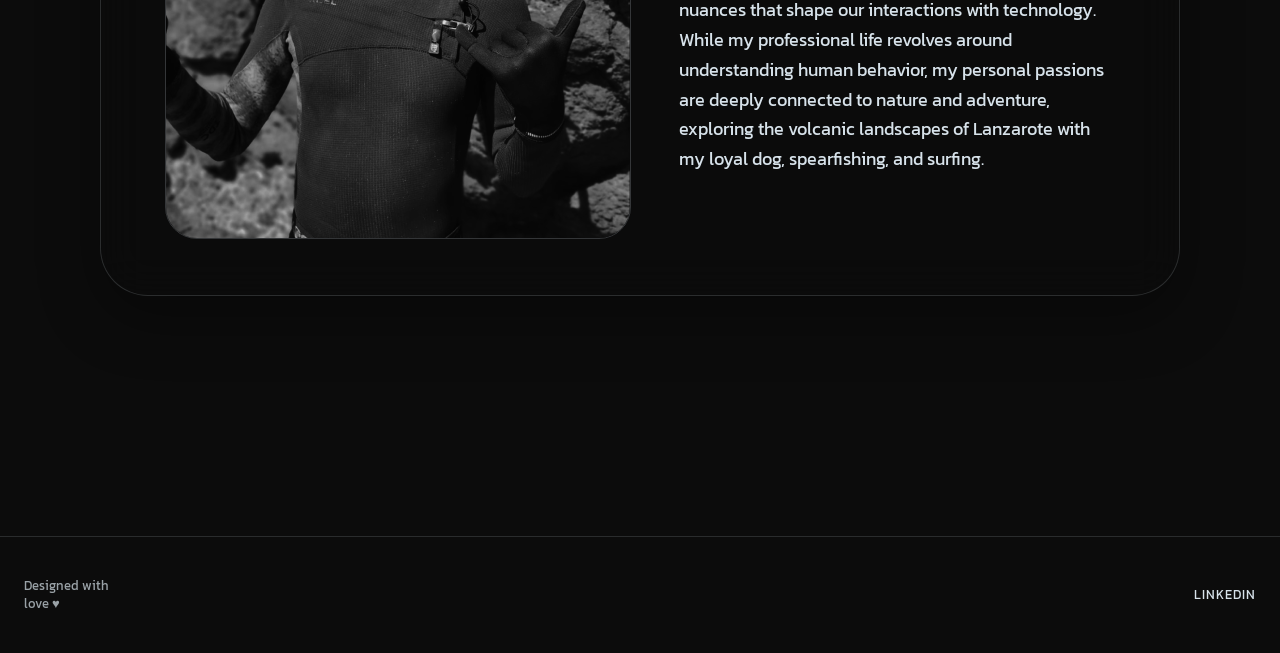
==== commit 1eceeb8a: "Mirror AI-assisted builds project page into prueba-v2 Creates prueba-v2/proyecto-ai-assisted-builds." ====
--- a/prueba-v2/index.html
+++ b/prueba-v2/index.html
@@ -132,7 +132,7 @@
                 <span class="pv-stack-category">Product design · AI tooling</span>
                 <h3 class="pv-stack-name">AI-assisted builds</h3>
               </div>
-              <a href="../proyecto-ai-assisted-builds.html" class="pv-ghost-btn">View project</a>
+              <a href="./proyecto-ai-assisted-builds.html" class="pv-ghost-btn">View project</a>
             </div>
             <div class="pv-stack-grid">
               <div class="pv-stack-col-1">
--- a/prueba-v2/css/style.css
+++ b/prueba-v2/css/style.css
@@ -730,3 +730,583 @@
 .pv-footer-link:hover {
   text-decoration: underline;
 }
+
+
+/* ============================================================
+   Project detail page (ported from the main site so content
+   stays in sync between proyecto-ai-assisted-builds.html and
+   prueba-v2/proyecto-ai-assisted-builds.html)
+   ============================================================ */
+.project-page {
+  max-width: 1200px;
+  margin: 0 auto;
+  padding: 40px 60px 0;
+  position: relative;
+  z-index: 2;
+}
+
+.project-intro {
+  max-width: 760px;
+  margin: 40px 0 60px;
+  font-family: 'Roboto', sans-serif;
+  font-size: 32px;
+  font-weight: 700;
+  line-height: 1.3em;
+  color: #FFF;
+}
+
+.project-hero {
+  display: block;
+  width: 100%;
+  aspect-ratio: 3 / 1;
+  object-fit: cover;
+  border-radius: 24px;
+  margin-bottom: 80px;
+}
+
+.placeholder-image {
+  display: flex;
+  align-items: center;
+  justify-content: center;
+  background: repeating-linear-gradient(
+    135deg,
+    rgba(255, 255, 255, 0.04),
+    rgba(255, 255, 255, 0.04) 10px,
+    rgba(255, 255, 255, 0.08) 10px,
+    rgba(255, 255, 255, 0.08) 20px
+  );
+  border: 1px dashed rgba(255, 255, 255, 0.25);
+  color: rgba(255, 255, 255, 0.5);
+  font-size: 13px;
+  text-align: center;
+  padding: 12px;
+}
+
+.project-grid {
+  display: grid;
+  grid-template-columns: 1fr 1fr;
+  gap: 100px 80px;
+  margin-bottom: 100px;
+}
+
+.project-item {
+  box-sizing: border-box;
+  padding: 0;
+  text-align: left;
+}
+
+.project-item-eyebrow {
+  display: block;
+  font-size: 13px;
+  font-weight: 300;
+  color: rgba(255, 255, 255, 0.5);
+  margin-bottom: 8px;
+}
+
+.project-item-title {
+  margin: 0 0 12px;
+  font-size: 24px;
+  font-weight: 700;
+  color: #FFF;
+}
+
+.project-item-desc {
+  margin: 0 0 24px;
+  min-height: 4.8em;
+  font-size: 14px;
+  font-weight: 300;
+  line-height: 1.6em;
+  color: rgba(255, 255, 255, 0.7);
+}
+
+.project-item-preview {
+  display: block;
+  width: 100%;
+  aspect-ratio: 1.5 / 1;
+  object-fit: cover;
+  border-radius: 16px;
+  margin-bottom: 16px;
+}
+
+.project-item-more {
+  display: block;
+  text-align: right;
+  font-size: 13px;
+  font-weight: 700;
+  color: #FE8457;
+  text-decoration: none;
+  transition: transform 0.2s ease;
+}
+
+.project-item-more:hover {
+  transform: translateX(4px);
+}
+
+.project-footer {
+  position: relative;
+  z-index: 2;
+  display: flex;
+  justify-content: space-between;
+  align-items: center;
+  border-top: 1px solid rgba(255, 255, 255, 0.15);
+  padding: 32px 0;
+}
+
+.project-footer-signature {
+  margin: 0;
+  font-family: 'Playfair Display', serif;
+  font-weight: 700;
+  font-size: 20px;
+  line-height: 1.3em;
+  color: #FFF;
+}
+
+.project-footer-link {
+  color: #FFF;
+  font-size: 13px;
+  text-decoration: none;
+  transition: transform 0.2s ease;
+  display: inline-block;
+}
+
+.project-footer-link:hover {
+  transform: scale(1.1);
+}
+
+/* Modal de detalle de sub-proyecto */
+.modal-overlay {
+  display: none;
+  position: fixed;
+  inset: 0;
+  background: rgba(0, 0, 0, 0.8);
+  z-index: 100;
+  justify-content: center;
+  align-items: flex-start;
+  padding: 60px 20px;
+  overflow-y: auto;
+}
+
+.modal-overlay.is-open {
+  display: flex;
+}
+
+.modal {
+  background: #0A0A0A;
+  border: 1px solid rgba(255, 255, 255, 0.08);
+  border-radius: 24px;
+  max-width: 960px;
+  width: 100%;
+  box-sizing: border-box;
+  padding: 48px;
+}
+
+.modal-header {
+  display: flex;
+  justify-content: space-between;
+  align-items: flex-start;
+  gap: 24px;
+}
+
+.modal-title {
+  margin: 0 0 8px;
+  font-size: 26px;
+  font-weight: 700;
+  color: #FFF;
+  text-align: left;
+}
+
+.modal-subtitle {
+  margin: 0;
+  max-width: 640px;
+  font-size: 14px;
+  font-weight: 300;
+  line-height: 1.6em;
+  color: rgba(255, 255, 255, 0.6);
+  text-align: left;
+}
+
+.modal-close {
+  flex-shrink: 0;
+  background-color: rgba(255, 255, 255, 0.08);
+  color: #FFF;
+  border: none;
+  font-size: 13px;
+  font-weight: 700;
+  font-family: 'Roboto', sans-serif;
+  padding: 10px 22px;
+  border-radius: 999px;
+  cursor: pointer;
+  transition: transform 0.2s ease, background-color 0.2s ease;
+}
+
+.modal-close:hover {
+  background-color: rgba(255, 255, 255, 0.16);
+  transform: scale(1.05);
+}
+
+.modal-meta {
+  display: flex;
+  flex-wrap: wrap;
+  align-items: center;
+  gap: 32px;
+  margin: 32px 0;
+  padding-bottom: 24px;
+  border-bottom: 1px solid rgba(255, 255, 255, 0.1);
+  text-align: left;
+}
+
+.modal-meta-item {
+  display: flex;
+  flex-direction: column;
+  gap: 6px;
+}
+
+.modal-meta-label {
+  font-size: 11px;
+  font-weight: 700;
+  letter-spacing: 0.04em;
+  text-transform: uppercase;
+  color: rgba(255, 255, 255, 0.4);
+}
+
+.modal-meta-value {
+  font-size: 13px;
+  font-weight: 300;
+  color: #FFF;
+}
+
+.modal-visit-link {
+  margin-left: auto;
+  font-size: 13px;
+  font-weight: 700;
+  color: #FE8457;
+  text-decoration: none;
+  transition: transform 0.2s ease;
+}
+
+.modal-visit-link:hover {
+  transform: translateX(4px);
+}
+
+.modal-impact {
+  display: flex;
+  flex-wrap: wrap;
+  justify-content: space-between;
+  align-items: center;
+  gap: 32px;
+  background: rgba(255, 255, 255, 0.04);
+  border: 1px solid rgba(255, 255, 255, 0.08);
+  border-radius: 16px;
+  padding: 28px 32px;
+  margin-bottom: 40px;
+  box-sizing: border-box;
+  text-align: left;
+}
+
+.modal-impact-text {
+  margin: 0;
+  max-width: 380px;
+  font-size: 14px;
+  font-weight: 300;
+  line-height: 1.6em;
+  color: rgba(255, 255, 255, 0.85);
+}
+
+.modal-impact-stats {
+  display: flex;
+  gap: 40px;
+}
+
+.modal-impact-stat {
+  display: flex;
+  flex-direction: column;
+  gap: 4px;
+}
+
+.modal-impact-stat-value {
+  font-size: 22px;
+  font-weight: 700;
+  color: #FFF;
+}
+
+.modal-impact-stat-label {
+  font-size: 11px;
+  font-weight: 300;
+  color: rgba(255, 255, 255, 0.5);
+}
+
+/* Módulo de proceso: explica visualmente un flujo de trabajo paso a paso */
+.modal-process {
+  background: rgba(255, 255, 255, 0.04);
+  border: 1px solid rgba(255, 255, 255, 0.08);
+  border-radius: 16px;
+  padding: 32px;
+  margin-bottom: 40px;
+  box-sizing: border-box;
+  text-align: left;
+}
+
+.modal-process-eyebrow {
+  display: block;
+  font-size: 11px;
+  font-weight: 700;
+  letter-spacing: 0.04em;
+  text-transform: uppercase;
+  color: rgba(255, 255, 255, 0.4);
+  margin-bottom: 12px;
+}
+
+.modal-process-title {
+  margin: 0 0 12px;
+  font-size: 19px;
+  font-weight: 700;
+  color: #FFF;
+}
+
+.modal-process-intro {
+  margin: 0;
+  max-width: 640px;
+  font-size: 13px;
+  font-weight: 300;
+  line-height: 1.6em;
+  color: rgba(255, 255, 255, 0.7);
+}
+
+.modal-process-flow {
+  display: grid;
+  grid-template-columns: repeat(4, 1fr);
+  gap: 16px;
+  margin-top: 28px;
+}
+
+.modal-process-step {
+  position: relative;
+  background: rgba(255, 255, 255, 0.03);
+  border: 1px solid rgba(255, 255, 255, 0.07);
+  border-radius: 12px;
+  padding: 20px 16px;
+  box-sizing: border-box;
+  transition: border-color 0.2s ease, transform 0.2s ease;
+}
+
+.modal-process-step:hover {
+  border-color: rgba(254, 132, 87, 0.4);
+  transform: translateY(-2px);
+}
+
+.modal-process-step-number {
+  display: flex;
+  align-items: center;
+  justify-content: center;
+  width: 22px;
+  height: 22px;
+  margin-bottom: 14px;
+  border-radius: 50%;
+  background-color: #FE8457;
+  color: #030303;
+  font-size: 11px;
+  font-weight: 700;
+}
+
+.modal-process-step-icon {
+  display: block;
+  width: 22px;
+  height: 22px;
+  margin-bottom: 14px;
+  color: #FE8457;
+}
+
+.modal-process-step-title {
+  margin: 0 0 6px;
+  font-size: 13px;
+  font-weight: 700;
+  color: #FFF;
+}
+
+.modal-process-step-desc {
+  margin: 0;
+  font-size: 12px;
+  font-weight: 300;
+  line-height: 1.5em;
+  color: rgba(255, 255, 255, 0.55);
+}
+
+.modal-hero {
+  width: 100%;
+  aspect-ratio: 2.2 / 1;
+  border-radius: 16px;
+  margin-bottom: 40px;
+  box-sizing: border-box;
+}
+
+img.modal-hero,
+video.modal-hero {
+  display: block;
+  object-fit: cover;
+}
+
+.modal-body-grid {
+  display: grid;
+  grid-template-columns: 1.4fr 1fr;
+  gap: 60px;
+  margin-bottom: 48px;
+  text-align: left;
+}
+
+.modal-body-left p {
+  margin: 0 0 20px;
+  font-size: 14px;
+  font-weight: 300;
+  line-height: 1.7em;
+  color: rgba(255, 255, 255, 0.75);
+}
+
+.modal-body-left p:last-child {
+  margin-bottom: 0;
+}
+
+.modal-body-right {
+  display: flex;
+  flex-direction: column;
+  gap: 28px;
+}
+
+.modal-body-section-label {
+  display: block;
+  font-size: 11px;
+  font-weight: 700;
+  letter-spacing: 0.04em;
+  text-transform: uppercase;
+  color: rgba(255, 255, 255, 0.4);
+  margin-bottom: 8px;
+}
+
+.modal-body-section p {
+  margin: 0;
+  font-size: 13px;
+  font-weight: 300;
+  line-height: 1.6em;
+  color: rgba(255, 255, 255, 0.75);
+}
+
+.modal-gallery {
+  display: flex;
+  flex-direction: column;
+  gap: 16px;
+  margin-bottom: 48px;
+  text-align: left;
+}
+
+.modal-gallery-image {
+  width: 100%;
+  aspect-ratio: 2.2 / 1;
+  border-radius: 16px;
+  box-sizing: border-box;
+}
+
+img.modal-gallery-image {
+  display: block;
+  object-fit: cover;
+}
+
+.modal-gallery-caption {
+  margin: 12px 0 0;
+  font-size: 12px;
+  font-weight: 300;
+  color: rgba(255, 255, 255, 0.45);
+}
+
+.modal-gallery-row {
+  display: grid;
+  grid-template-columns: 1fr 1fr;
+  gap: 24px;
+}
+
+.modal-gallery-row .modal-gallery-image {
+  aspect-ratio: 1.5 / 1;
+}
+
+.modal-scaled {
+  border-top: 1px solid rgba(255, 255, 255, 0.1);
+  padding-top: 32px;
+  text-align: left;
+}
+
+.modal-scaled-eyebrow {
+  display: block;
+  font-size: 11px;
+  font-weight: 700;
+  letter-spacing: 0.04em;
+  text-transform: uppercase;
+  color: rgba(255, 255, 255, 0.4);
+  margin-bottom: 12px;
+}
+
+.modal-scaled-text {
+  margin: 0;
+  max-width: 820px;
+  font-size: 14px;
+  font-weight: 300;
+  line-height: 1.7em;
+  color: rgba(255, 255, 255, 0.75);
+}
+
+@media (max-width: 900px) {
+  .project-page {
+    padding: 24px 24px 0;
+  }
+
+  .project-intro {
+    font-size: 24px;
+  }
+
+  .project-grid {
+    grid-template-columns: 1fr;
+    gap: 60px;
+  }
+
+  .modal-overlay {
+    padding: 0;
+    align-items: stretch;
+  }
+
+  .modal {
+    border-radius: 0;
+    min-height: 100vh;
+    padding: 24px;
+  }
+
+  .modal-header {
+    flex-direction: column;
+  }
+
+  .modal-close {
+    align-self: flex-start;
+  }
+
+  .modal-visit-link {
+    margin-left: 0;
+  }
+
+  .modal-impact {
+    flex-direction: column;
+    align-items: flex-start;
+  }
+
+  .modal-process {
+    padding: 24px;
+  }
+
+  .modal-process-flow {
+    grid-template-columns: repeat(2, 1fr);
+  }
+
+  .modal-body-grid {
+    grid-template-columns: 1fr;
+    gap: 32px;
+  }
+
+  .modal-gallery-row {
+    grid-template-columns: 1fr;
+  }
+}
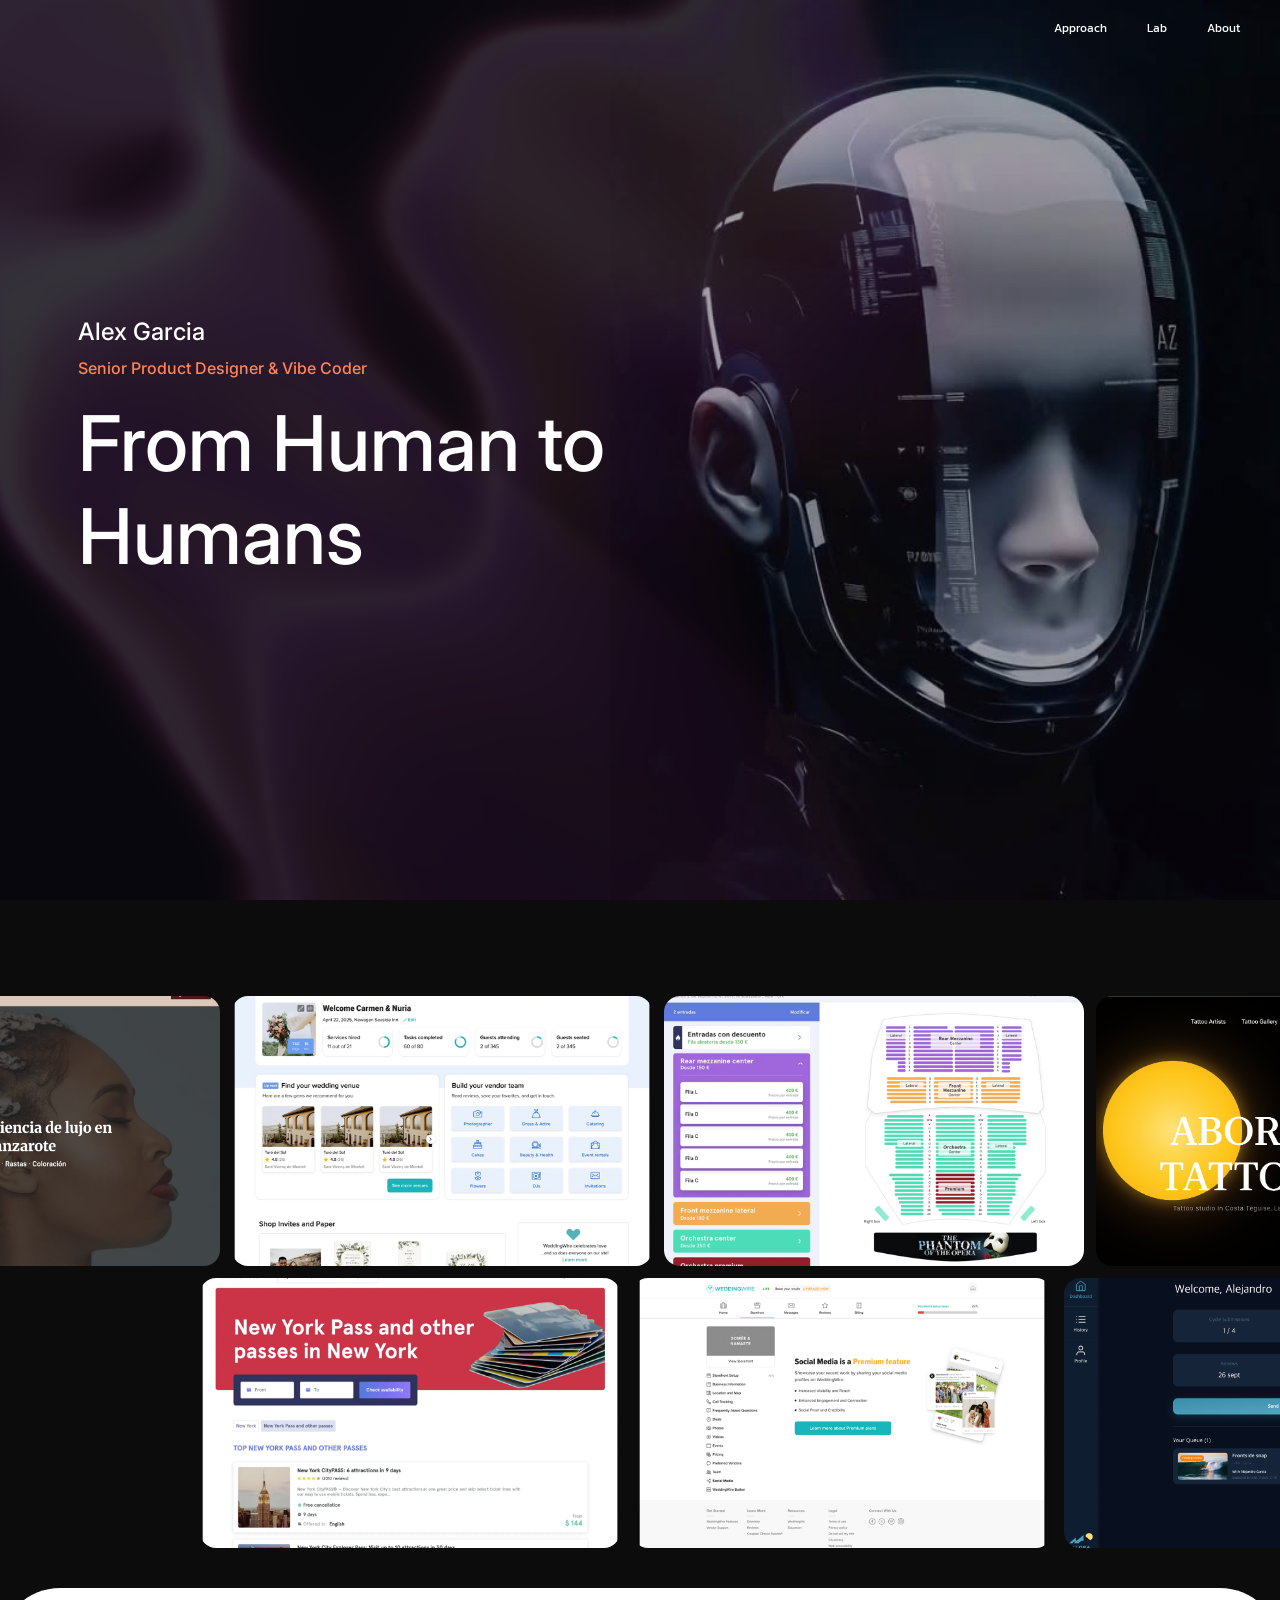
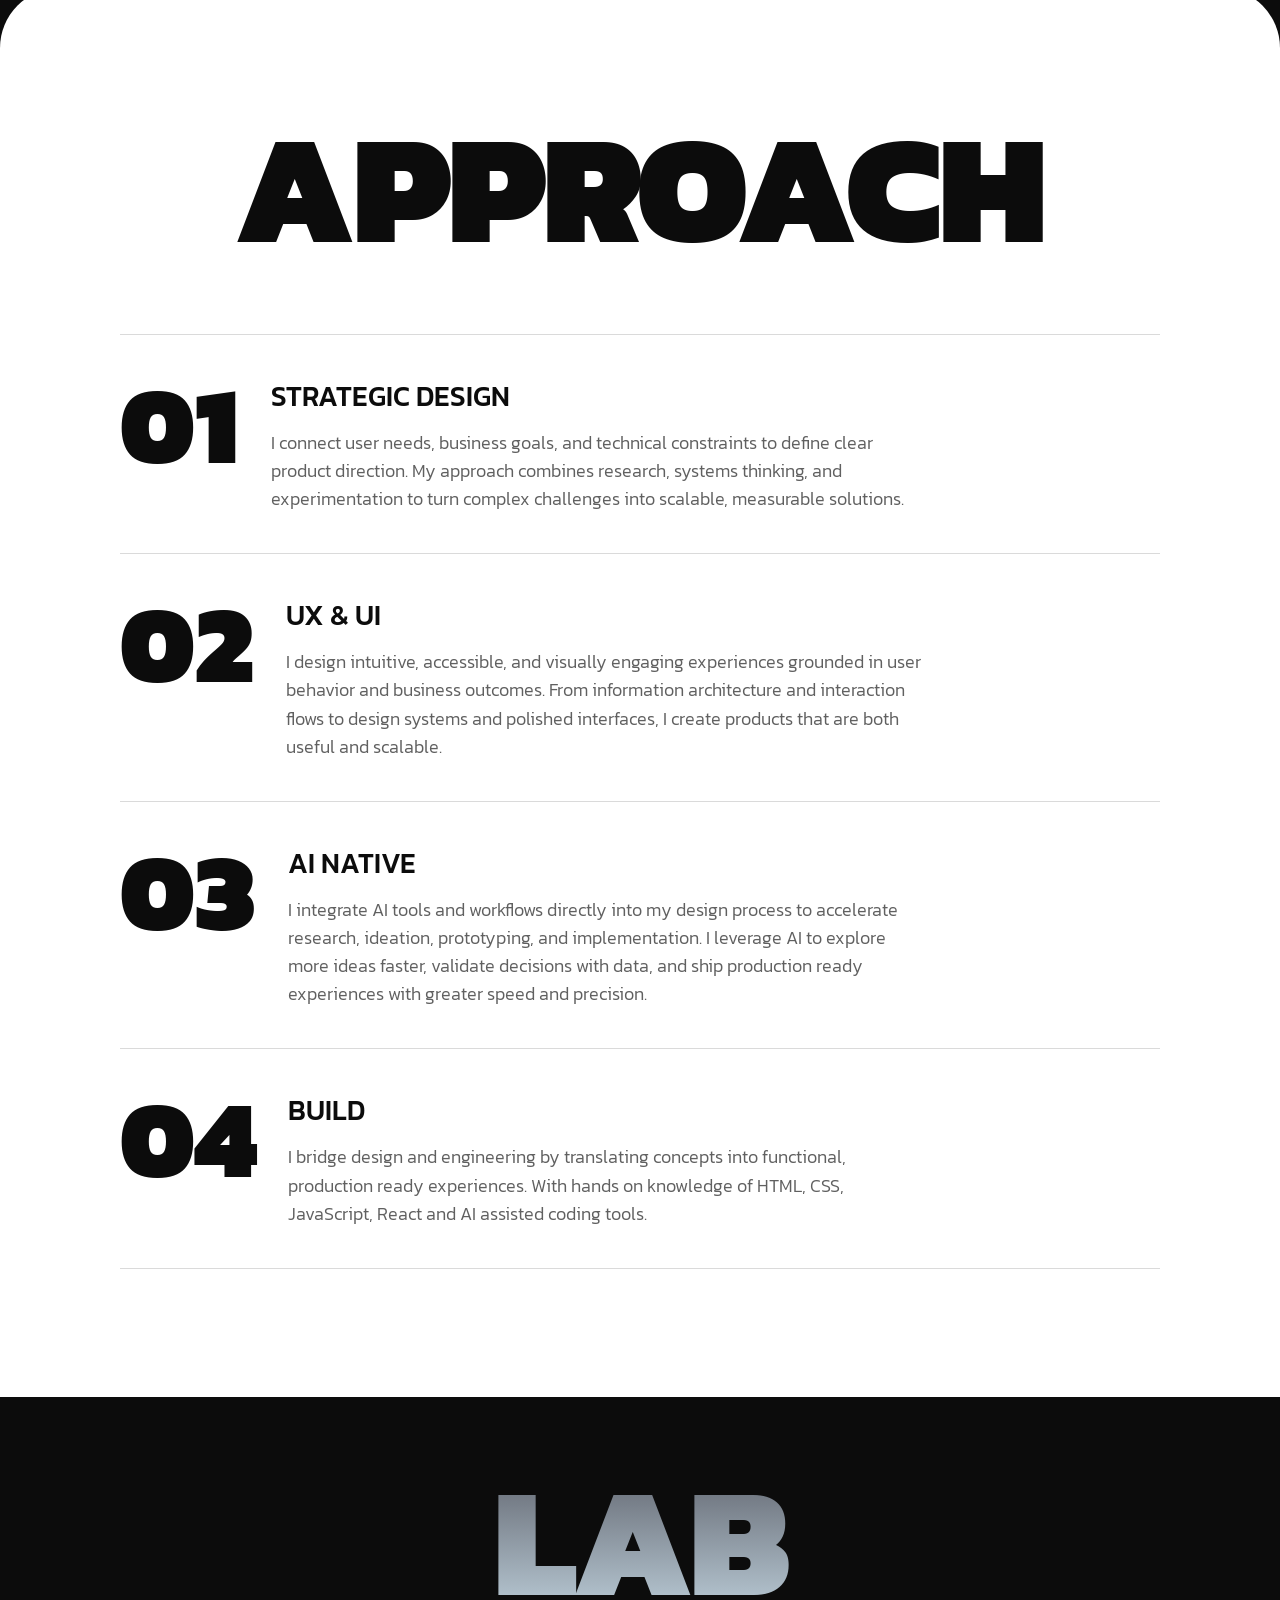
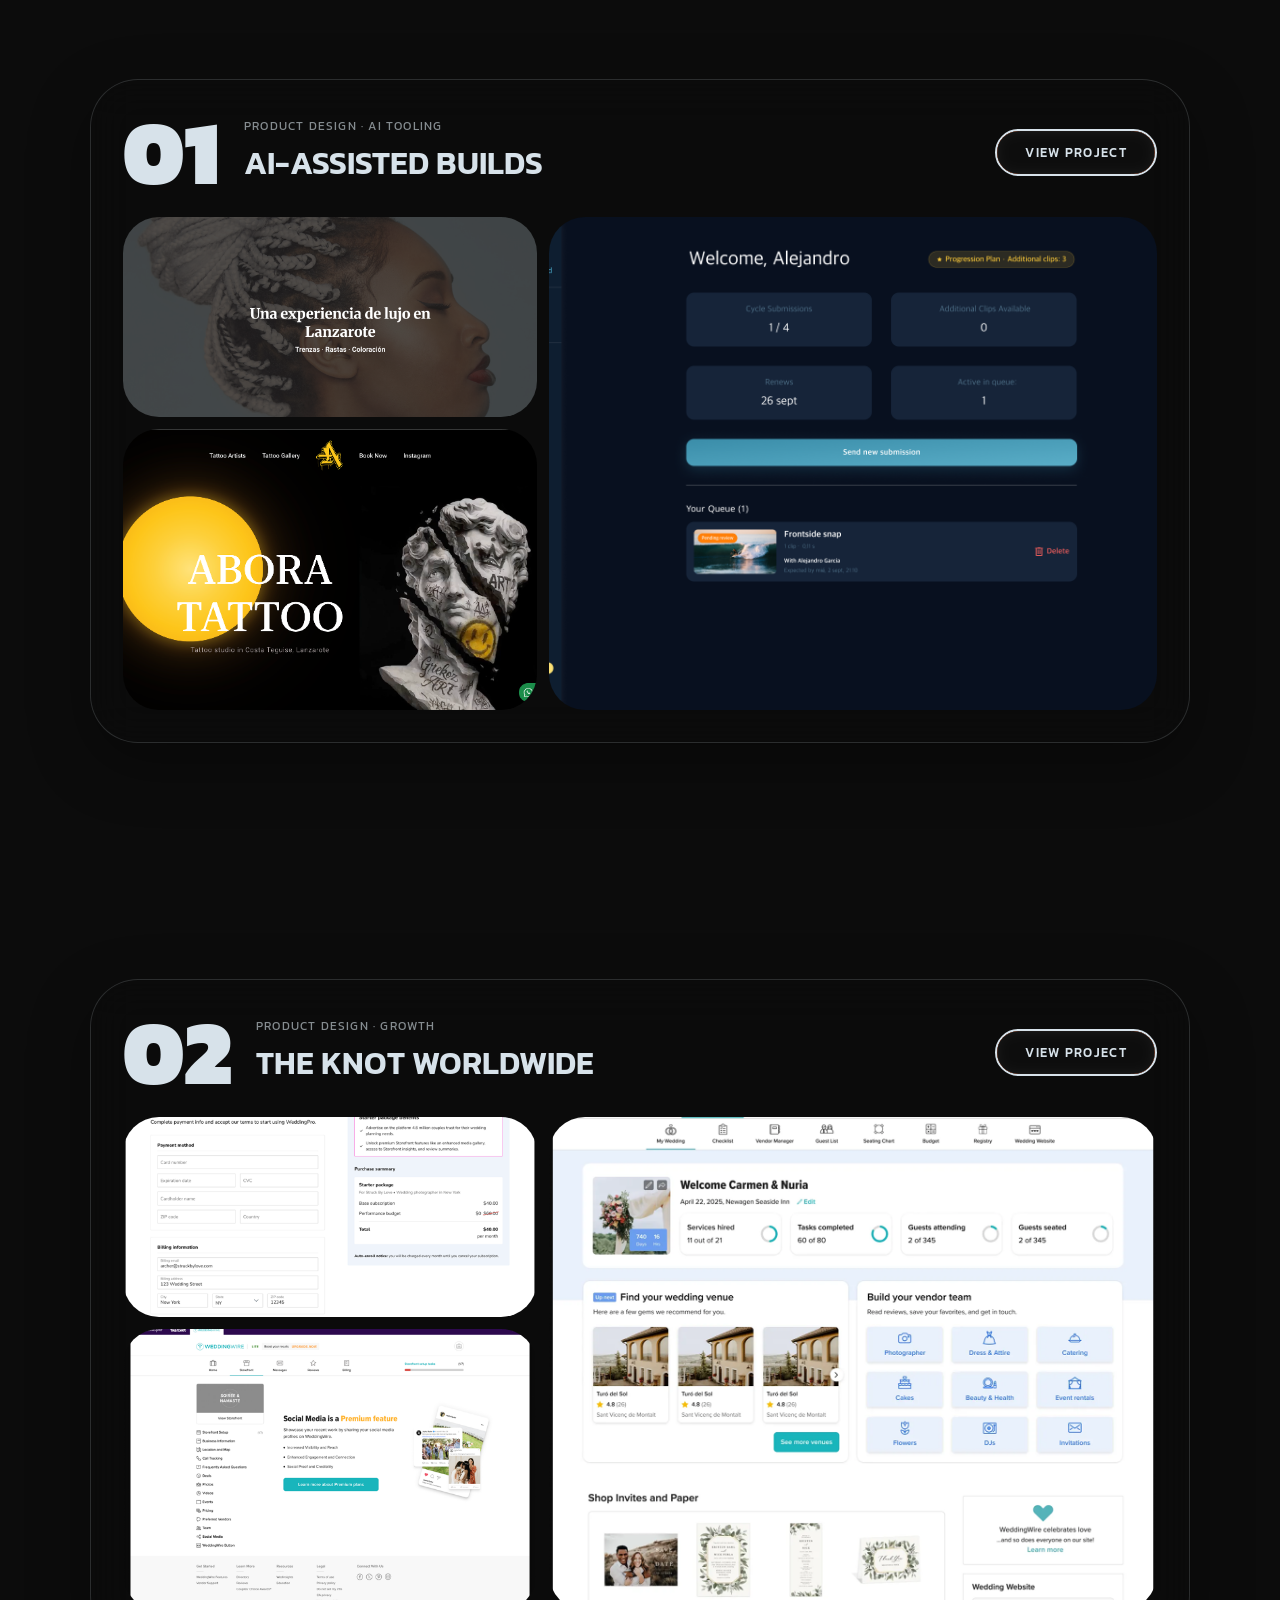
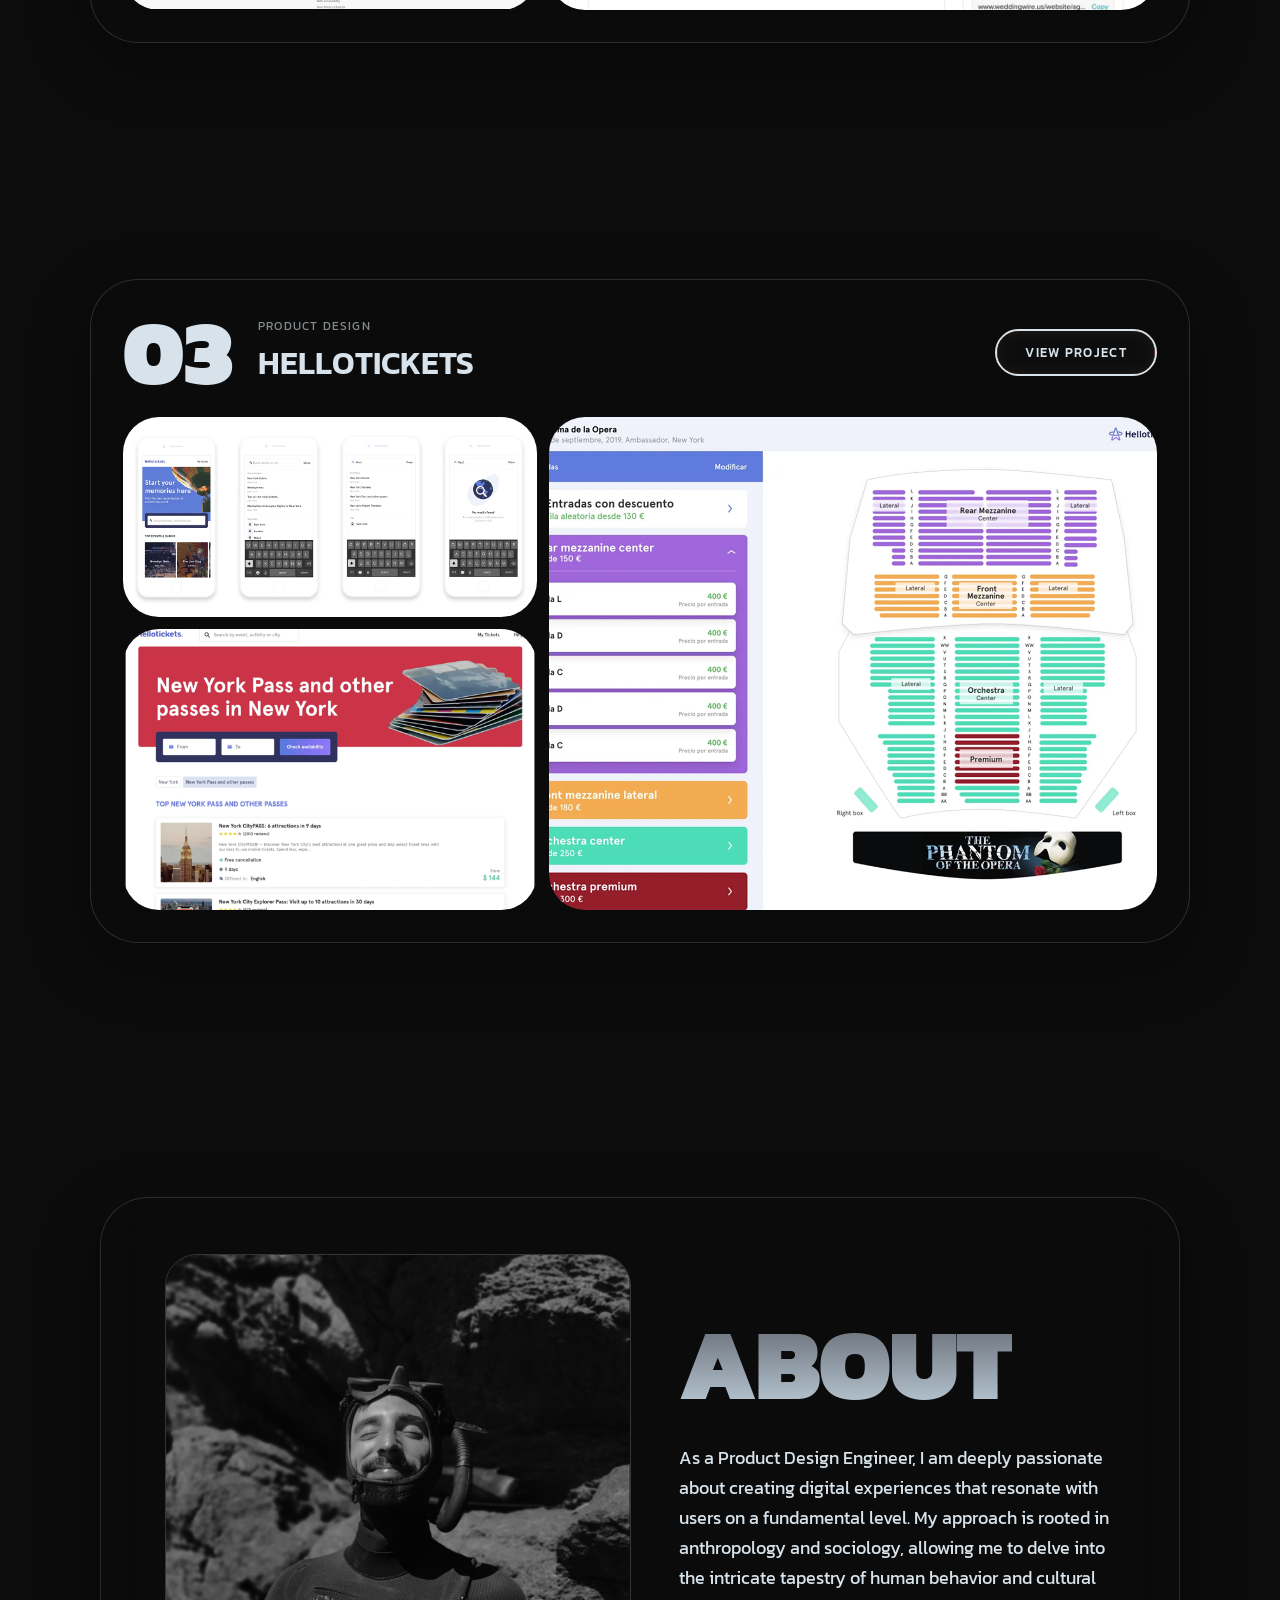
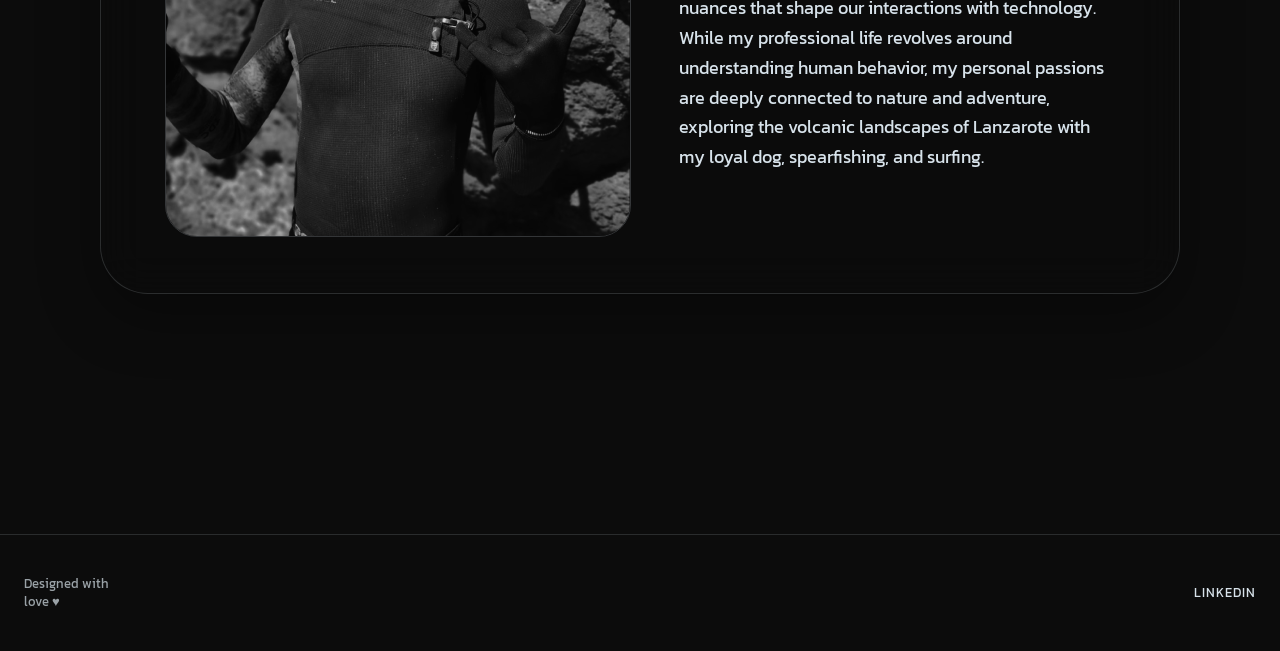
==== commit 5d675e49: "Mirror The Knot Worldwide project page into prueba-v2 Create prueba-v2/proyecto-the-knot-worldwide.h" ====
--- a/prueba-v2/index.html
+++ b/prueba-v2/index.html
@@ -154,7 +154,7 @@
                 <span class="pv-stack-category">Product design · Growth</span>
                 <h3 class="pv-stack-name">The Knot Worldwide</h3>
               </div>
-              <a href="../proyecto-the-knot-worldwide.html" class="pv-ghost-btn">View project</a>
+              <a href="./proyecto-the-knot-worldwide.html" class="pv-ghost-btn">View project</a>
             </div>
             <div class="pv-stack-grid">
               <div class="pv-stack-col-1">
--- a/prueba-v2/css/style.css
+++ b/prueba-v2/css/style.css
@@ -338,9 +338,9 @@
   /* No background-color here (unlike the marquee above it): lets
      the Liquid Film shader (fixed, z-index -1) show through the
      gaps around the sticky stack cards, same technique as the
-     About me section. The individual .pv-stack-card cards keep
-     their own solid background so the project content stays
-     fully legible. */
+     About me section. The individual .pv-stack-card cards use the
+     same glassmorphism treatment as .pv-about-card, so the shader
+     shows through them too while the content stays legible. */
   border-radius: 48px 48px 0 0;
   margin-top: -40px;
   z-index: 2;
@@ -392,8 +392,11 @@
   top: 96px;
   width: 100%;
   border-radius: 32px;
-  border: 2px solid #D7E2EA;
-  background-color: #0C0C0C;
+  background: rgba(12, 12, 12, 0.38);
+  border: 1px solid rgba(215, 226, 234, 0.16);
+  backdrop-filter: blur(22px) saturate(140%);
+  -webkit-backdrop-filter: blur(22px) saturate(140%);
+  box-shadow: 0 20px 60px rgba(0, 0, 0, 0.35);
   padding: 24px;
   will-change: transform;
   transform-origin: top center;
@@ -1165,6 +1168,27 @@
   margin-bottom: 0;
 }
 
+.modal-body-left ul {
+  margin: 0 0 20px;
+  padding-left: 20px;
+  font-size: 14px;
+  font-weight: 300;
+  line-height: 1.7em;
+  color: rgba(255, 255, 255, 0.75);
+}
+
+.modal-body-left ul:last-child {
+  margin-bottom: 0;
+}
+
+.modal-body-left li {
+  margin-bottom: 8px;
+}
+
+.modal-body-left li:last-child {
+  margin-bottom: 0;
+}
+
 .modal-body-right {
   display: flex;
   flex-direction: column;
